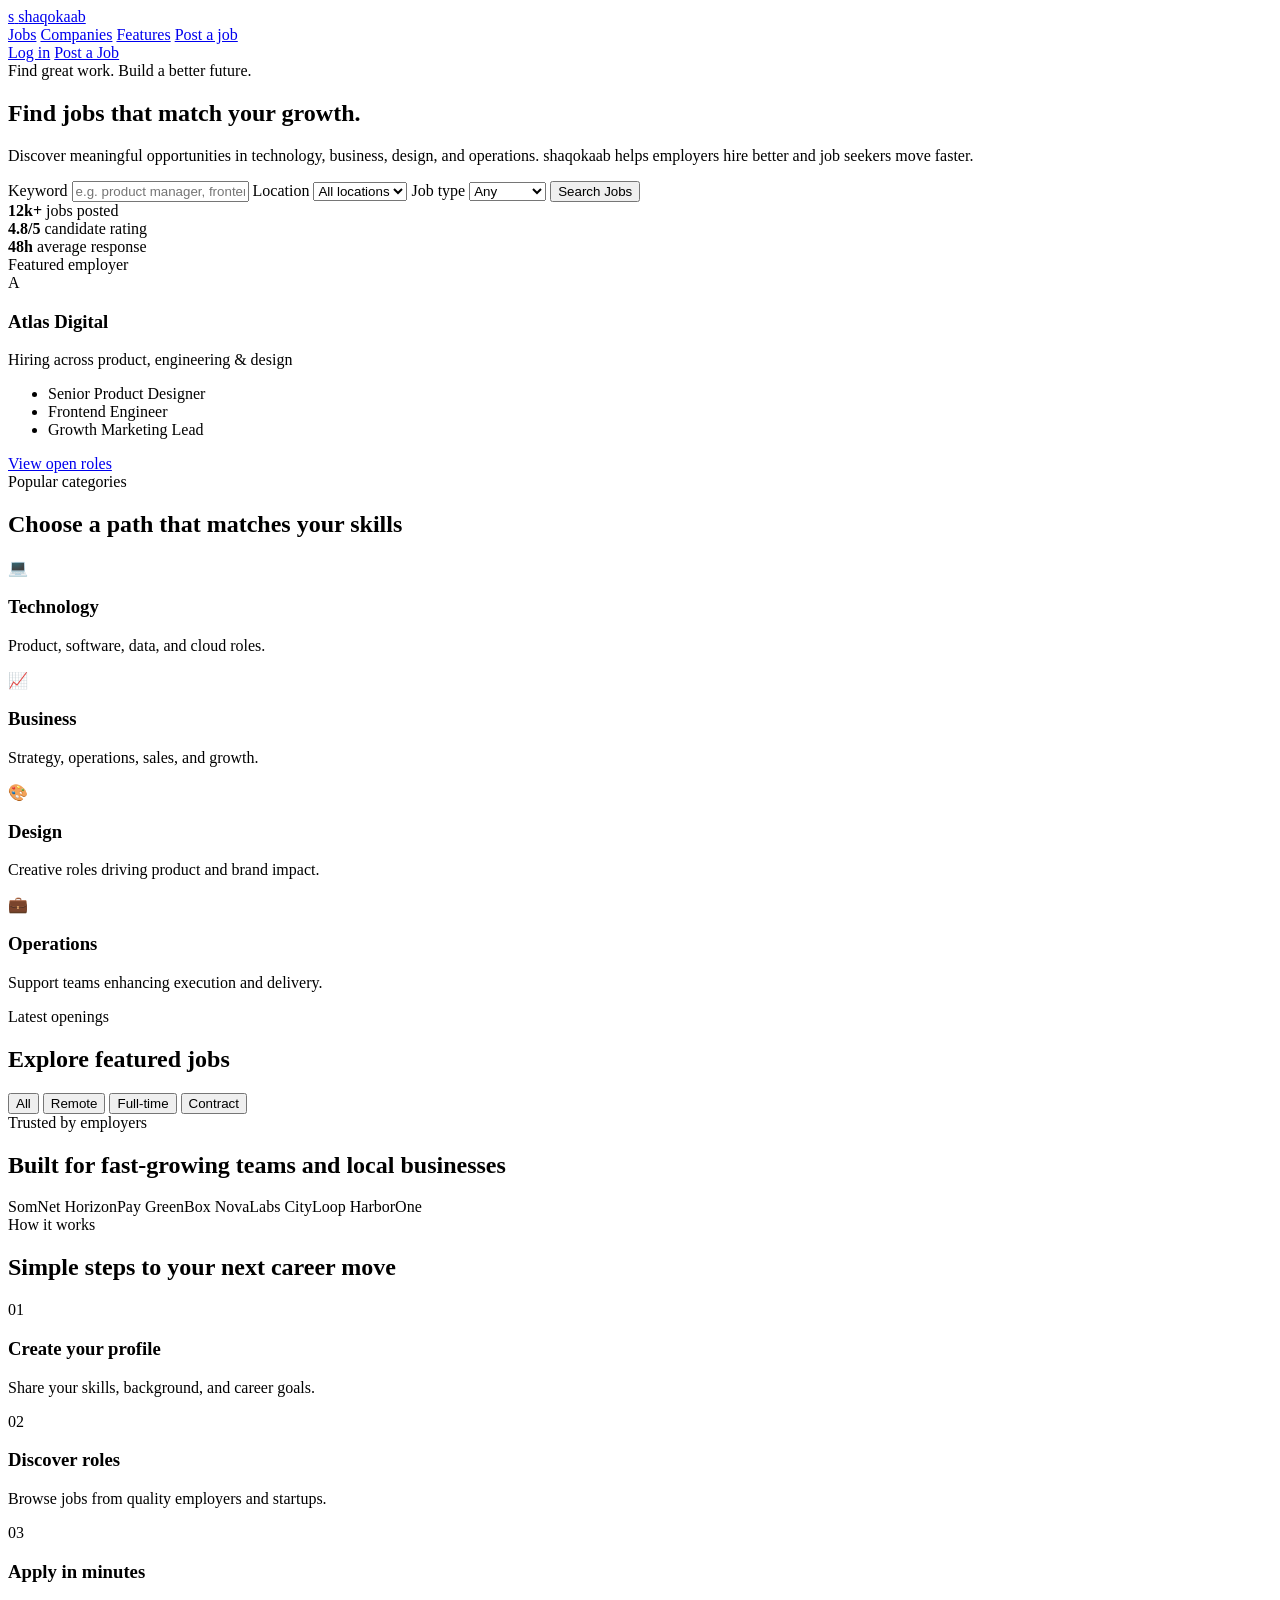
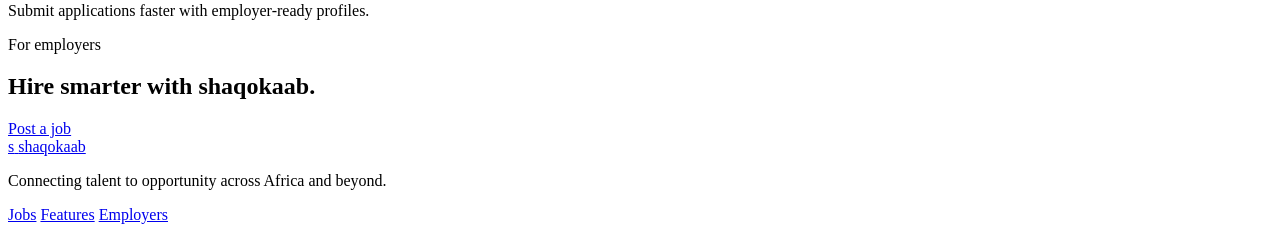
==== index.html @ fa8fe652 "Create the main shaqokaab landing page file" ====
<!DOCTYPE html>
<html lang="en">
  <head>
    <meta charset="UTF-8" />
    <meta name="viewport" content="width=device-width, initial-scale=1.0" />
    <title>shaqokaab | Jobs & Careers</title>
    <meta
      name="description"
      content="shaqokaab is a modern job board and career portal connecting employers with job seekers across Africa and beyond."
    />
    <link rel="preconnect" href="https://fonts.googleapis.com" />
    <link rel="preconnect" href="https://fonts.gstatic.com" crossorigin />
    <link href="https://fonts.googleapis.com/css2?family=Inter:wght@400;500;600;700;800&display=swap" rel="stylesheet" />
    <link rel="stylesheet" href="styles.css" />
  </head>
  <body>
    <header class="site-header">
      <div class="container nav-wrap">
        <a href="#" class="brand" aria-label="shaqokaab home">
          <span class="brand-mark">s</span>
          <span class="brand-text">shaqokaab</span>
        </a>

        <nav class="main-nav" aria-label="Main navigation">
          <a href="#jobs">Jobs</a>
          <a href="#companies">Companies</a>
          <a href="#features">Features</a>
          <a href="#post-job">Post a job</a>
        </nav>

        <div class="nav-actions">
          <a href="#jobs" class="link-btn">Log in</a>
          <a href="#post-job" class="primary-btn">Post a Job</a>
        </div>
      </div>
    </header>

    <main>
      <section class="hero">
        <div class="container hero-grid">
          <div class="hero-copy">
            <span class="eyebrow">Find great work. Build a better future.</span>
            <h1>Find jobs that match your growth.</h1>
            <p>
              Discover meaningful opportunities in technology, business, design, and operations.
              shaqokaab helps employers hire better and job seekers move faster.
            </p>

            <form class="search-panel" id="searchForm">
              <label class="input-wrap input-wide">
                <span>Keyword</span>
                <input id="keywordInput" type="text" placeholder="e.g. product manager, frontend engineer" />
              </label>

              <label class="input-wrap">
                <span>Location</span>
                <select id="locationFilter">
                  <option value="all">All locations</option>
                  <option value="Mogadishu">Mogadishu</option>
                  <option value="Hargeisa">Hargeisa</option>
                  <option value="Nairobi">Nairobi</option>
                  <option value="Remote">Remote</option>
                </select>
              </label>

              <label class="input-wrap">
                <span>Job type</span>
                <select id="typeFilter">
                  <option value="all">Any</option>
                  <option value="Full-time">Full-time</option>
                  <option value="Contract">Contract</option>
                  <option value="Part-time">Part-time</option>
                  <option value="Remote">Remote</option>
                </select>
              </label>

              <button class="search-btn" type="submit">Search Jobs</button>
            </form>

            <div class="hero-stats" aria-label="Career stats">
              <div>
                <strong>12k+</strong>
                <span>jobs posted</span>
              </div>
              <div>
                <strong>4.8/5</strong>
                <span>candidate rating</span>
              </div>
              <div>
                <strong>48h</strong>
                <span>average response</span>
              </div>
            </div>
          </div>

          <div class="hero-panel" aria-label="Featured employer">
            <div class="panel-card feature-card">
              <div class="mini-tag">Featured employer</div>
              <div class="company-row">
                <div class="company-badge">A</div>
                <div>
                  <h3>Atlas Digital</h3>
                  <p>Hiring across product, engineering & design</p>
                </div>
              </div>
              <ul>
                <li>Senior Product Designer</li>
                <li>Frontend Engineer</li>
                <li>Growth Marketing Lead</li>
              </ul>
              <a href="#jobs" class="text-link">View open roles</a>
            </div>
          </div>
        </div>
      </section>

      <section class="categories" id="features">
        <div class="container">
          <div class="section-heading">
            <span class="eyebrow accent">Popular categories</span>
            <h2>Choose a path that matches your skills</h2>
          </div>

          <div class="category-grid">
            <article class="category-card">
              <div class="icon">💻</div>
              <h3>Technology</h3>
              <p>Product, software, data, and cloud roles.</p>
            </article>
            <article class="category-card">
              <div class="icon">📈</div>
              <h3>Business</h3>
              <p>Strategy, operations, sales, and growth.</p>
            </article>
            <article class="category-card">
              <div class="icon">🎨</div>
              <h3>Design</h3>
              <p>Creative roles driving product and brand impact.</p>
            </article>
            <article class="category-card">
              <div class="icon">💼</div>
              <h3>Operations</h3>
              <p>Support teams enhancing execution and delivery.</p>
            </article>
          </div>
        </div>
      </section>

      <section class="jobs" id="jobs">
        <div class="container">
          <div class="jobs-header">
            <div>
              <span class="eyebrow accent">Latest openings</span>
              <h2>Explore featured jobs</h2>
            </div>
            <div class="chip-row" id="filterChips" aria-label="Filter jobs">
              <button class="chip active" data-filter="all">All</button>
              <button class="chip" data-filter="remote">Remote</button>
              <button class="chip" data-filter="full-time">Full-time</button>
              <button class="chip" data-filter="contract">Contract</button>
            </div>
          </div>

          <div class="jobs-grid" id="jobList" aria-live="polite"></div>
        </div>
      </section>

      <section class="companies" id="companies">
        <div class="container">
          <div class="section-heading narrow">
            <span class="eyebrow accent">Trusted by employers</span>
            <h2>Built for fast-growing teams and local businesses</h2>
          </div>

          <div class="logo-strip" aria-label="Partner companies">
            <span>SomNet</span>
            <span>HorizonPay</span>
            <span>GreenBox</span>
            <span>NovaLabs</span>
            <span>CityLoop</span>
            <span>HarborOne</span>
          </div>
        </div>
      </section>

      <section class="process">
        <div class="container">
          <div class="section-heading narrow">
            <span class="eyebrow accent">How it works</span>
            <h2>Simple steps to your next career move</h2>
          </div>

          <div class="process-grid">
            <article class="process-card">
              <span class="step-number">01</span>
              <h3>Create your profile</h3>
              <p>Share your skills, background, and career goals.</p>
            </article>
            <article class="process-card">
              <span class="step-number">02</span>
              <h3>Discover roles</h3>
              <p>Browse jobs from quality employers and startups.</p>
            </article>
            <article class="process-card">
              <span class="step-number">03</span>
              <h3>Apply in minutes</h3>
              <p>Submit applications faster with employer-ready profiles.</p>
            </article>
          </div>
        </div>
      </section>

      <section class="cta-section" id="post-job">
        <div class="container cta-card">
          <div>
            <span class="eyebrow accent">For employers</span>
            <h2>Hire smarter with shaqokaab.</h2>
          </div>
          <a href="#" class="primary-btn large">Post a job</a>
        </div>
      </section>
    </main>

    <footer class="site-footer">
      <div class="container footer-wrap">
        <div>
          <a href="#" class="brand footer-brand">
            <span class="brand-mark">s</span>
            <span class="brand-text">shaqokaab</span>
          </a>
          <p>Connecting talent to opportunity across Africa and beyond.</p>
        </div>

        <div class="footer-links">
          <a href="#jobs">Jobs</a>
          <a href="#features">Features</a>
          <a href="#post-job">Employers</a>
        </div>
      </div>
    </footer>

    <script src="script.js"></script>
  </body>
</html>
---- styles.css ----
<!DOCTYPE html>
<html lang="en">
  <head>
    <meta charset="UTF-8" />
    <meta name="viewport" content="width=device-width, initial-scale=1.0" />
    <title>shaqokaab | Job Board & Careers</title>
    <meta
      name="description"
      content="shaqokaab helps job seekers discover meaningful roles and employers hire top local and international talent."
    />
    <link rel="preconnect" href="https://fonts.googleapis.com" />
    <link rel="preconnect" href="https://fonts.gstatic.com" crossorigin />
    <link
      href="https://fonts.googleapis.com/css2?family=Inter:wght@400;500;600;700;800&display=swap"
      rel="stylesheet"
    />
    <link rel="stylesheet" href="styles.css" />
  </head>
  <body>
    <header class="site-header">
      <div class="container nav-wrap">
        <a href="#" class="brand" aria-label="shaqokaab home">
          <span class="brand-mark">s</span>
          <span class="brand-text">shaqokaab</span>
        </a>

        <nav class="main-nav" aria-label="Main navigation">
          <a href="#jobs">Jobs</a>
          <a href="#companies">Employers</a>
          <a href="#features">Why shaqokaab</a>
          <a href="#post-job">Post a job</a>
        </nav>

        <div class="nav-actions">
          <a href="#jobs" class="link-btn">Log in</a>
          <a href="#post-job" class="primary-btn">Post a Job</a>
        </div>
      </div>
    </header>

    <main>
      <section class="hero">
        <div class="container hero-grid">
          <div class="hero-copy">
            <span class="eyebrow">Find great work. Build a better future.</span>
            <h1>Find the right job with confidence.</h1>
            <p>
              Explore thousands of opportunities across tech, finance, healthcare,
              operations, and creative roles. shaqokaab connects talent with companies
              that value growth, impact, and fresh ideas.
            </p>

            <form class="search-panel" id="searchForm">
              <label class="input-wrap input-wide">
                <span>Job title or keyword</span>
                <input
                  id="keywordInput"
                  type="text"
                  placeholder="e.g. product manager, frontend developer"
                />
              </label>

              <label class="input-wrap">
                <span>Location</span>
                <select id="locationFilter">
                  <option value="all">All locations</option>
                  <option value="Mogadishu">Mogadishu</option>
                  <option value="Hargeisa">Hargeisa</option>
                  <option value="Nairobi">Nairobi</option>
                  <option value="Remote">Remote</option>
                </select>
              </label>

              <label class="input-wrap">
                <span>Job type</span>
                <select id="typeFilter">
                  <option value="all">Any</option>
                  <option value="Full-time">Full-time</option>
                  <option value="Contract">Contract</option>
                  <option value="Part-time">Part-time</option>
                  <option value="Remote">Remote</option>
                </select>
              </label>

              <button class="search-btn" type="submit">Search Jobs</button>
            </form>

            <div class="hero-stats" aria-label="Career statistics">
              <div>
                <strong>12k+</strong>
                <span>jobs posted</span>
              </div>
              <div>
                <strong>4.8/5</strong>
                <span>candidate rating</span>
              </div>
              <div>
                <strong>48h</strong>
                <span>avg. response time</span>
              </div>
            </div>
          </div>

          <div class="hero-panel" aria-label="Featured hiring highlight">
            <div class="panel-card feature-card">
              <div class="mini-tag">Featured employer</div>
              <div class="company-row">
                <div class="company-badge">A</div>
                <div>
                  <h3>Atlas Digital</h3>
                  <p>Hiring across product, engineering & design</p>
                </div>
              </div>
              <ul>
                <li>Senior Product Designer</li>
                <li>Frontend Engineer</li>
                <li>Growth Marketing Lead</li>
              </ul>
              <a href="#jobs" class="text-link">View open roles</a>
            </div>
          </div>
        </div>
      </section>

      <section class="categories" id="features">
        <div class="container">
          <div class="section-heading">
            <span class="eyebrow accent">Popular categories</span>
            <h2>Choose a path that matches your skills</h2>
          </div>

          <div class="category-grid">
            <article class="category-card">
              <div class="icon">💻</div>
              <h3>Technology</h3>
              <p>Product, software, data & cloud roles.</p>
            </article>
            <article class="category-card">
              <div class="icon">📈</div>
              <h3>Business</h3>
              <p>Strategy, operations, sales & growth.</p>
            </article>
            <article class="category-card">
              <div class="icon">🎨</div>
              <h3>Design</h3>
              <p>Creative and UX roles shaping digital experiences.</p>
            </article>
            <article class="category-card">
              <div class="icon">💼</div>
              <h3>Operations</h3>
              <p>Support teams powering great business execution.</p>
            </article>
          </div>
        </div>
      </section>

      <section class="jobs" id="jobs">
        <div class="container">
          <div class="jobs-header">
            <div>
              <span class="eyebrow accent">Latest openings</span>
              <h2>Explore featured jobs</h2>
            </div>
            <div class="chip-row" id="filterChips" aria-label="Job filters">
              <button class="chip active" data-filter="all">All</button>
              <button class="chip" data-filter="remote">Remote</button>
              <button class="chip" data-filter="full-time">Full-time</button>
              <button class="chip" data-filter="contract">Contract</button>
            </div>
          </div>

          <div class="jobs-grid" id="jobList" aria-live="polite"></div>
        </div>
      </section>

      <section class="companies" id="companies">
        <div class="container">
          <div class="section-heading narrow">
            <span class="eyebrow accent">Trusted by employers</span>
            <h2>Built for fast-growing teams and local businesses</h2>
          </div>

          <div class="logo-strip" aria-label="Partner companies">
            <span>SomNet</span>
            <span>HorizonPay</span>
            <span>GreenBox</span>
            <span>NovaLabs</span>
            <span>CityLoop</span>
            <span>HarborOne</span>
          </div>
        </div>
      </section>

      <section class="process">
        <div class="container">
          <div class="section-heading narrow">
            <span class="eyebrow accent">How it works</span>
            <h2>Simple steps to your next career move</h2>
          </div>

          <div class="process-grid">
            <article class="process-card">
              <span class="step-number">01</span>
              <h3>Create your profile</h3>
              <p>Share your experience, strengths, and the work you care about.</p>
            </article>
            <article class="process-card">
              <span class="step-number">02</span>
              <h3>Discover roles</h3>
              <p>Browse matching jobs across industries and locations.</p>
            </article>
            <article class="process-card">
              <span class="step-number">03</span>
              <h3>Apply in minutes</h3>
              <p>Track applications and move faster with employer-ready profiles.</p>
            </article>
          </div>
        </div>
      </section>

      <section class="cta-section" id="post-job">
        <div class="container cta-card">
          <div>
            <span class="eyebrow accent">For employers</span>
            <h2>Hire smarter with shaqokaab.</h2>
          </div>
          <a href="#" class="primary-btn large">Post a job</a>
        </div>
      </section>
    </main>

    <footer class="site-footer">
      <div class="container footer-wrap">
        <div>
          <a href="#" class="brand footer-brand">
            <span class="brand-mark">s</span>
            <span class="brand-text">shaqokaab</span>
          </a>
          <p>Connecting talent to opportunity across Africa and beyond.</p>
        </div>

        <div class="footer-links">
          <a href="#jobs">Jobs</a>
          <a href="#features">Features</a>
          <a href="#post-job">Employers</a>
        </div>
      </div>
    </footer>

    <script src="script.js"></script>
  </body>
</html>












































































































































































































































































































































































""" 








































































































































































































































































































































	































































































































"},{
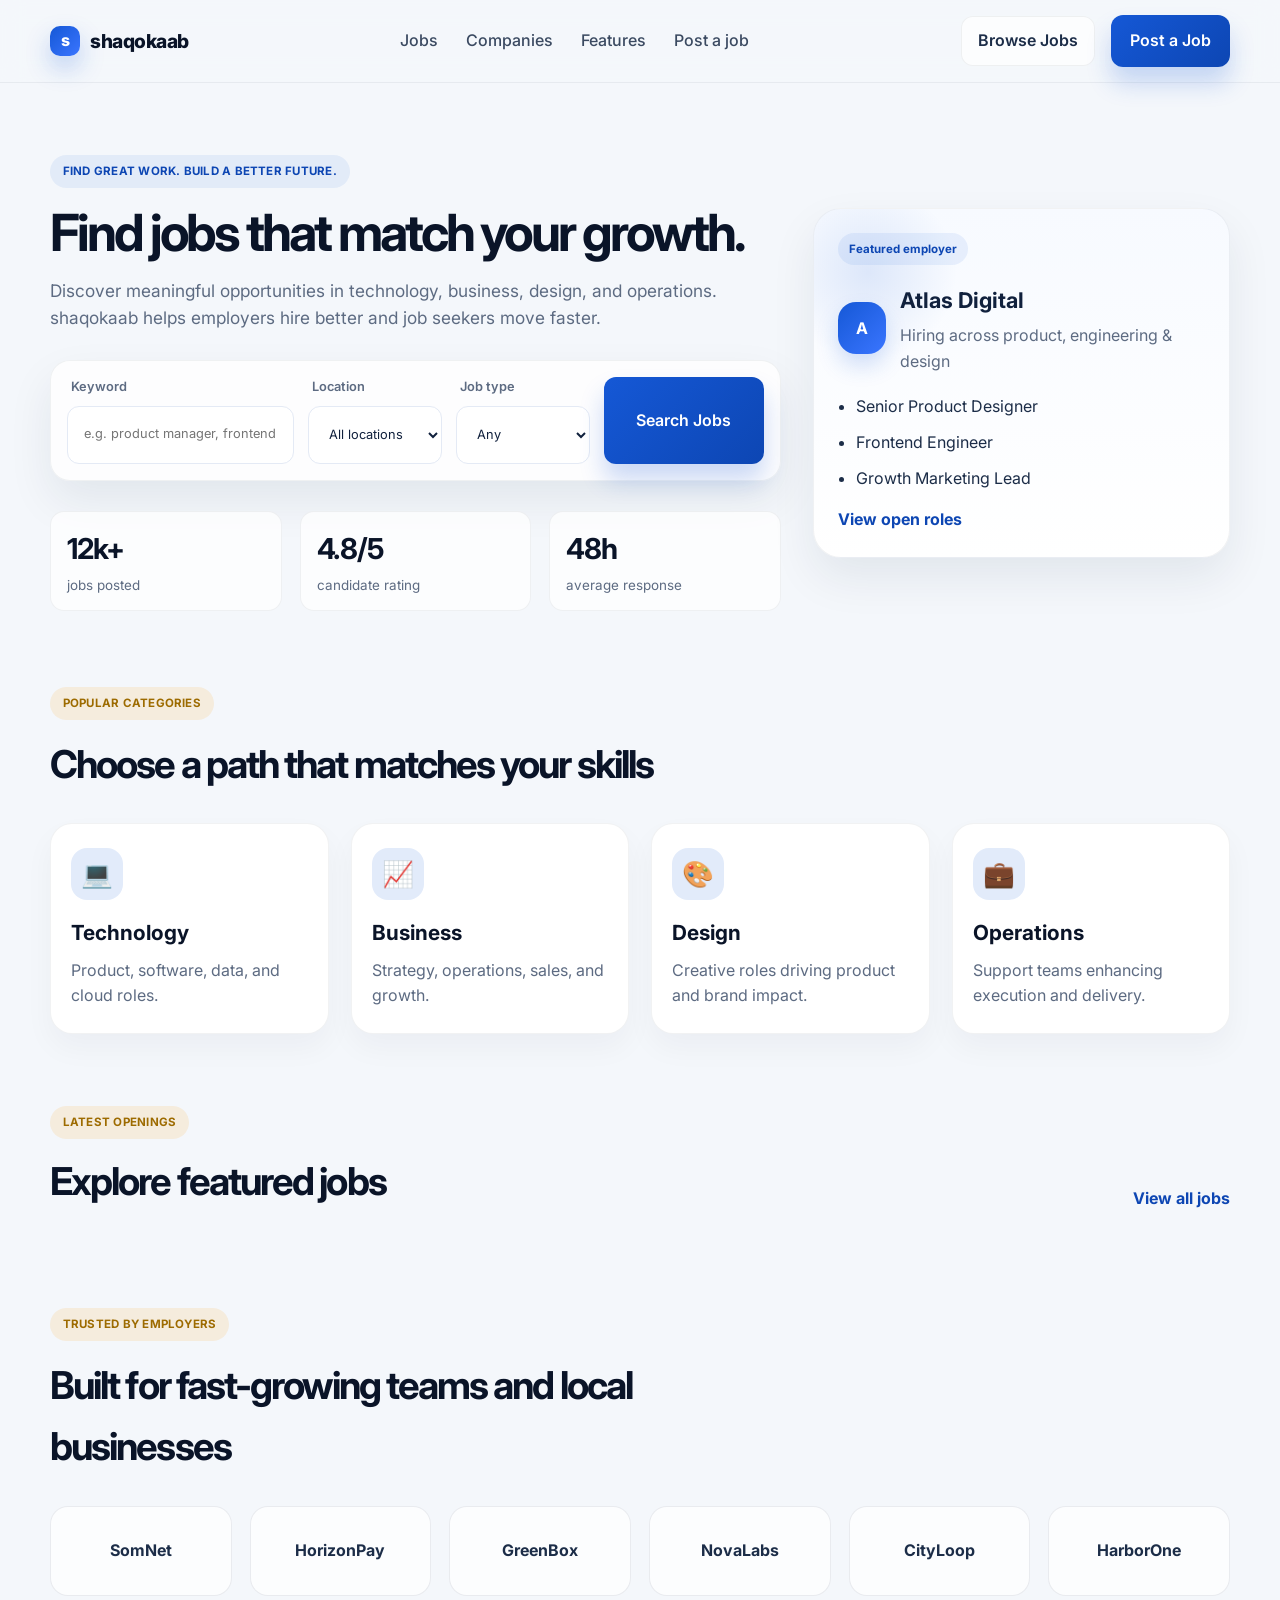
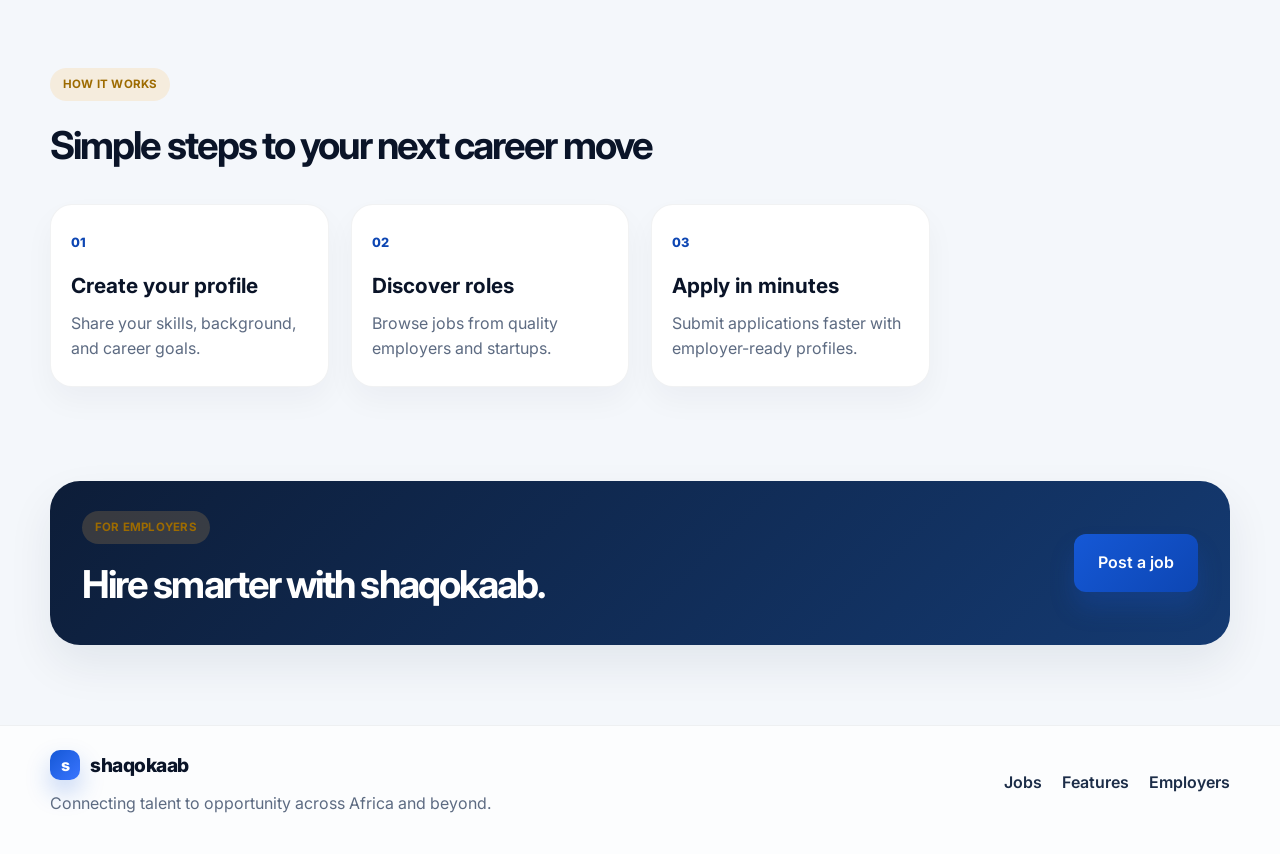
==== commit 2fc9f3a6: "Expand shaqokaab into a full job board with jobs and job detail pages" ====
--- a/index.html
+++ b/index.html
@@ -13,23 +13,23 @@
     <link href="https://fonts.googleapis.com/css2?family=Inter:wght@400;500;600;700;800&display=swap" rel="stylesheet" />
     <link rel="stylesheet" href="styles.css" />
   </head>
-  <body>
+  <body data-page="home">
     <header class="site-header">
       <div class="container nav-wrap">
-        <a href="#" class="brand" aria-label="shaqokaab home">
+        <a href="index.html" class="brand" aria-label="shaqokaab home">
           <span class="brand-mark">s</span>
           <span class="brand-text">shaqokaab</span>
         </a>
 
         <nav class="main-nav" aria-label="Main navigation">
-          <a href="#jobs">Jobs</a>
+          <a href="jobs.html">Jobs</a>
           <a href="#companies">Companies</a>
           <a href="#features">Features</a>
           <a href="#post-job">Post a job</a>
         </nav>
 
         <div class="nav-actions">
-          <a href="#jobs" class="link-btn">Log in</a>
+          <a href="jobs.html" class="link-btn">Browse Jobs</a>
           <a href="#post-job" class="primary-btn">Post a Job</a>
         </div>
       </div>
@@ -108,7 +108,7 @@
                 <li>Frontend Engineer</li>
                 <li>Growth Marketing Lead</li>
               </ul>
-              <a href="#jobs" class="text-link">View open roles</a>
+              <a href="jobs.html" class="text-link">View open roles</a>
             </div>
           </div>
         </div>
@@ -153,12 +153,7 @@
               <span class="eyebrow accent">Latest openings</span>
               <h2>Explore featured jobs</h2>
             </div>
-            <div class="chip-row" id="filterChips" aria-label="Filter jobs">
-              <button class="chip active" data-filter="all">All</button>
-              <button class="chip" data-filter="remote">Remote</button>
-              <button class="chip" data-filter="full-time">Full-time</button>
-              <button class="chip" data-filter="contract">Contract</button>
-            </div>
+            <a href="jobs.html" class="view-all-link">View all jobs</a>
           </div>
 
           <div class="jobs-grid" id="jobList" aria-live="polite"></div>
@@ -216,7 +211,7 @@
             <span class="eyebrow accent">For employers</span>
             <h2>Hire smarter with shaqokaab.</h2>
           </div>
-          <a href="#" class="primary-btn large">Post a job</a>
+          <a href="jobs.html" class="primary-btn large">Post a job</a>
         </div>
       </section>
     </main>
@@ -224,7 +219,7 @@
     <footer class="site-footer">
       <div class="container footer-wrap">
         <div>
-          <a href="#" class="brand footer-brand">
+          <a href="index.html" class="brand footer-brand">
             <span class="brand-mark">s</span>
             <span class="brand-text">shaqokaab</span>
           </a>
@@ -232,7 +227,7 @@
         </div>
 
         <div class="footer-links">
-          <a href="#jobs">Jobs</a>
+          <a href="jobs.html">Jobs</a>
           <a href="#features">Features</a>
           <a href="#post-job">Employers</a>
         </div>
@@ -242,3 +237,239 @@
     <script src="script.js"></script>
   </body>
 </html>
+
+
+
+
+
+
+
+
+
+
+
+
+
+
+
+
+
+
+
+
+
+
+
+
+
+
+
+
+
+
+
+
+
+
+
+
+
+
+
+
+
+
+
+
+
+
+
+
+
+
+
+
+
+
+
+
+
+
+
+
+
+
+
+
+
+
+
+
+
+
+
+
+
+
+
+
+
+
+
+
+
+
+
+
+
+
+
+
+
+
+
+
+
+
+
+
+
+
+
+
+
+
+
+
+
+
+
+
+
+
+
+
+
+
+
+
+
+
+
+
+
+
+
+
+
+
+
+
+
+
+
+
+
+
+
+
+
+
+
+
+
+
+
+
+
+
+
+
+
+
+
+
+
+
+
+
+
+
+
+
+
+
+
+
+
+
+
+
+
+
+
+
+
+
+
+
+
+
+
+
+
+
+
+
+
+
+
+
+
+
+
+
+
+
+
+
+
+
+
+
+
+
+
+
+
+
+
+
+
+
+
+
+
+
+
+
+
+
+
+
+
+
+
+
+
+
+
+
+
+
+
+
+
+
+
+
--- a/styles.css
+++ b/styles.css
@@ -1,1074 +1,1164 @@
-<!DOCTYPE html>
-<html lang="en">
-  <head>
-    <meta charset="UTF-8" />
-    <meta name="viewport" content="width=device-width, initial-scale=1.0" />
-    <title>shaqokaab | Job Board & Careers</title>
-    <meta
-      name="description"
-      content="shaqokaab helps job seekers discover meaningful roles and employers hire top local and international talent."
-    />
-    <link rel="preconnect" href="https://fonts.googleapis.com" />
-    <link rel="preconnect" href="https://fonts.gstatic.com" crossorigin />
-    <link
-      href="https://fonts.googleapis.com/css2?family=Inter:wght@400;500;600;700;800&display=swap"
-      rel="stylesheet"
-    />
-    <link rel="stylesheet" href="styles.css" />
-  </head>
-  <body>
-    <header class="site-header">
-      <div class="container nav-wrap">
-        <a href="#" class="brand" aria-label="shaqokaab home">
-          <span class="brand-mark">s</span>
-          <span class="brand-text">shaqokaab</span>
-        </a>
-
-        <nav class="main-nav" aria-label="Main navigation">
-          <a href="#jobs">Jobs</a>
-          <a href="#companies">Employers</a>
-          <a href="#features">Why shaqokaab</a>
-          <a href="#post-job">Post a job</a>
-        </nav>
-
-        <div class="nav-actions">
-          <a href="#jobs" class="link-btn">Log in</a>
-          <a href="#post-job" class="primary-btn">Post a Job</a>
-        </div>
-      </div>
-    </header>
-
-    <main>
-      <section class="hero">
-        <div class="container hero-grid">
-          <div class="hero-copy">
-            <span class="eyebrow">Find great work. Build a better future.</span>
-            <h1>Find the right job with confidence.</h1>
-            <p>
-              Explore thousands of opportunities across tech, finance, healthcare,
-              operations, and creative roles. shaqokaab connects talent with companies
-              that value growth, impact, and fresh ideas.
-            </p>
-
-            <form class="search-panel" id="searchForm">
-              <label class="input-wrap input-wide">
-                <span>Job title or keyword</span>
-                <input
-                  id="keywordInput"
-                  type="text"
-                  placeholder="e.g. product manager, frontend developer"
-                />
-              </label>
-
-              <label class="input-wrap">
-                <span>Location</span>
-                <select id="locationFilter">
-                  <option value="all">All locations</option>
-                  <option value="Mogadishu">Mogadishu</option>
-                  <option value="Hargeisa">Hargeisa</option>
-                  <option value="Nairobi">Nairobi</option>
-                  <option value="Remote">Remote</option>
-                </select>
-              </label>
-
-              <label class="input-wrap">
-                <span>Job type</span>
-                <select id="typeFilter">
-                  <option value="all">Any</option>
-                  <option value="Full-time">Full-time</option>
-                  <option value="Contract">Contract</option>
-                  <option value="Part-time">Part-time</option>
-                  <option value="Remote">Remote</option>
-                </select>
-              </label>
-
-              <button class="search-btn" type="submit">Search Jobs</button>
-            </form>
-
-            <div class="hero-stats" aria-label="Career statistics">
-              <div>
-                <strong>12k+</strong>
-                <span>jobs posted</span>
-              </div>
-              <div>
-                <strong>4.8/5</strong>
-                <span>candidate rating</span>
-              </div>
-              <div>
-                <strong>48h</strong>
-                <span>avg. response time</span>
-              </div>
-            </div>
-          </div>
-
-          <div class="hero-panel" aria-label="Featured hiring highlight">
-            <div class="panel-card feature-card">
-              <div class="mini-tag">Featured employer</div>
-              <div class="company-row">
-                <div class="company-badge">A</div>
-                <div>
-                  <h3>Atlas Digital</h3>
-                  <p>Hiring across product, engineering & design</p>
-                </div>
-              </div>
-              <ul>
-                <li>Senior Product Designer</li>
-                <li>Frontend Engineer</li>
-                <li>Growth Marketing Lead</li>
-              </ul>
-              <a href="#jobs" class="text-link">View open roles</a>
-            </div>
-          </div>
-        </div>
-      </section>
-
-      <section class="categories" id="features">
-        <div class="container">
-          <div class="section-heading">
-            <span class="eyebrow accent">Popular categories</span>
-            <h2>Choose a path that matches your skills</h2>
-          </div>
-
-          <div class="category-grid">
-            <article class="category-card">
-              <div class="icon">💻</div>
-              <h3>Technology</h3>
-              <p>Product, software, data & cloud roles.</p>
-            </article>
-            <article class="category-card">
-              <div class="icon">📈</div>
-              <h3>Business</h3>
-              <p>Strategy, operations, sales & growth.</p>
-            </article>
-            <article class="category-card">
-              <div class="icon">🎨</div>
-              <h3>Design</h3>
-              <p>Creative and UX roles shaping digital experiences.</p>
-            </article>
-            <article class="category-card">
-              <div class="icon">💼</div>
-              <h3>Operations</h3>
-              <p>Support teams powering great business execution.</p>
-            </article>
-          </div>
-        </div>
-      </section>
-
-      <section class="jobs" id="jobs">
-        <div class="container">
-          <div class="jobs-header">
-            <div>
-              <span class="eyebrow accent">Latest openings</span>
-              <h2>Explore featured jobs</h2>
-            </div>
-            <div class="chip-row" id="filterChips" aria-label="Job filters">
-              <button class="chip active" data-filter="all">All</button>
-              <button class="chip" data-filter="remote">Remote</button>
-              <button class="chip" data-filter="full-time">Full-time</button>
-              <button class="chip" data-filter="contract">Contract</button>
-            </div>
-          </div>
-
-          <div class="jobs-grid" id="jobList" aria-live="polite"></div>
-        </div>
-      </section>
-
-      <section class="companies" id="companies">
-        <div class="container">
-          <div class="section-heading narrow">
-            <span class="eyebrow accent">Trusted by employers</span>
-            <h2>Built for fast-growing teams and local businesses</h2>
-          </div>
-
-          <div class="logo-strip" aria-label="Partner companies">
-            <span>SomNet</span>
-            <span>HorizonPay</span>
-            <span>GreenBox</span>
-            <span>NovaLabs</span>
-            <span>CityLoop</span>
-            <span>HarborOne</span>
-          </div>
-        </div>
-      </section>
-
-      <section class="process">
-        <div class="container">
-          <div class="section-heading narrow">
-            <span class="eyebrow accent">How it works</span>
-            <h2>Simple steps to your next career move</h2>
-          </div>
-
-          <div class="process-grid">
-            <article class="process-card">
-              <span class="step-number">01</span>
-              <h3>Create your profile</h3>
-              <p>Share your experience, strengths, and the work you care about.</p>
-            </article>
-            <article class="process-card">
-              <span class="step-number">02</span>
-              <h3>Discover roles</h3>
-              <p>Browse matching jobs across industries and locations.</p>
-            </article>
-            <article class="process-card">
-              <span class="step-number">03</span>
-              <h3>Apply in minutes</h3>
-              <p>Track applications and move faster with employer-ready profiles.</p>
-            </article>
-          </div>
-        </div>
-      </section>
-
-      <section class="cta-section" id="post-job">
-        <div class="container cta-card">
-          <div>
-            <span class="eyebrow accent">For employers</span>
-            <h2>Hire smarter with shaqokaab.</h2>
-          </div>
-          <a href="#" class="primary-btn large">Post a job</a>
-        </div>
-      </section>
-    </main>
-
-    <footer class="site-footer">
-      <div class="container footer-wrap">
-        <div>
-          <a href="#" class="brand footer-brand">
-            <span class="brand-mark">s</span>
-            <span class="brand-text">shaqokaab</span>
-          </a>
-          <p>Connecting talent to opportunity across Africa and beyond.</p>
-        </div>
-
-        <div class="footer-links">
-          <a href="#jobs">Jobs</a>
-          <a href="#features">Features</a>
-          <a href="#post-job">Employers</a>
-        </div>
-      </div>
-    </footer>
-
-    <script src="script.js"></script>
-  </body>
-</html>
-
-
-
-
-
-
-
-
-
-
-
-
-
-
-
-
-
-
-
-
-
-
-
-
-
-
-
-
-
-
-
-
-
-
-
-
-
-
-
-
-
-
-
-
-
-
-
-
-
-
-
-
-
-
-
-
-
-
-
-
-
-
-
-
-
-
-
-
-
-
-
-
-
-
-
-
-
-
-
-
-
-
-
-
-
-
-
-
-
-
-
-
-
-
-
-
-
-
-
-
-
-
-
-
-
-
-
-
-
-
-
-
-
-
-
-
-
-
-
-
-
-
-
-
-
-
-
-
-
-
-
-
-
-
-
-
-
-
-
-
-
-
-
-
-
-
-
-
-
-
-
-
-
-
-
-
-
-
-
-
-
-
-
-
-
-
-
-
-
-
-
-
-
-
-
-
-
-
-
-
-
-
-
-
-
-
-
-
-
-
-
-
-
-
-
-
-
-
-
-
-
-
-
-
-
-
-
-
-
-
-
-
-
-
-
-
-
-
-
-
-
-
-
-
-
-
-
-
-
-
-
-
-
-
-
-
-
-
-
-
-
-
-
-
-
-
-
-
-
-
-
-
-
-
-
-
-
-
-
-
-
-
-
-
-
-
-
-
-
-
-
-
-
-
-
-
-
-
-
-
-
-
-
-
-
-
-
-
-
-
-
-
-
-
-
-
-
-
-
-
-
-
-
-
-
-
-
-
-
-
-
-
-
-
-
-
-
-
-
-
-
-
-
-
-
-
-
-
-
-
-
-
-
-
-
-
-
-
-
-
-
-
-
-
-
-
-
-
-
-
-
-
-
-
-
-
-
-
-
-
-
-
-
-
-""" 
-
-
-
-
-
-
-
-
-
-
-
-
-
-
-
-
-
-
-
-
-
-
-
-
-
-
-
-
-
-
-
-
-
-
-
-
-
-
-
-
-
-
-
-
-
-
-
-
-
-
-
-
-
-
-
-
-
-
-
-
-
-
-
-
-
-
-
-
-
-
-
-
-
-
-
-
-
-
-
-
-
-
-
-
-
-
-
-
-
-
-
-
-
-
-
-
-
-
-
-
-
-
-
-
-
-
-
-
-
-
-
-
-
-
-
-
-
-
-
-
-
-
-
-
-
-
-
-
-
-
-
-
-
-
-
-
-
-
-
-
-
-
-
-
-
-
-
-
-
-
-
-
-
-
-
-
-
-
-
-
-
-
-
-
-
-
-
-
-
-
-
-
-
-
-
-
-
-
-
-
-
-
-
-
-
-
-
-
-
-
-
-
-
-
-
-
-
-
-
-
-
-
-
-
-
-
-
-
-
-
-
-
-
-
-
-
-
-
-
-
-
-
-
-
-
-
-
-
-
-
-
-
-
-
-
-
-
-
-
-
-
-
-
-
-
-
-
-
-
-
-
-
-
-
-
-
-
-
-
-
-
-
-
-
-
-
-
-
-
-
-
-
-
-
-
-
-
-
-
-
-
-
-
-
-
-
-
-
-
-
-
-
-
-
-
-
-
-
-
-
-
-
-
-
-
-
-
-
-
-
-
-
-
-
-
-
-
-
-
-
-
-
-
-
-
-
-
-
-	
-
-
-
-
-
-
-
-
-
-
-
-
-
-
-
-
-
-
-
-
-
-
-
-
-
-
-
-
-
-
-
-
-
-
-
-
-
-
-
-
-
-
-
-
-
-
-
-
-
-
-
-
-
-
-
-
-
-
-
-
-
-
-
-
-
-
-
-
-
-
-
-
-
-
-
-
-
-
-
-
-
-
-
-
-
-
-
-
-
-
-
-
-
-
-
-
-
-
-
-
-
-
-
-
-
-
-
-
-
-
-
-
-
-
-
-
-
-
-
-
-
-
-
-
-
-
-
-"},{+@import url('https://fonts.googleapis.com/css2?family=Inter:wght@400;500;600;700;800&display=swap');
+
+:root {
+  --bg: #f4f7fb;
+  --panel: #ffffff;
+  --panel-soft: #eef5ff;
+  --navy-900: #0a1428;
+  --navy-700: #1c2d48;
+  --navy-500: #4f6485;
+  --primary: #1558d6;
+  --primary-strong: #0d46b3;
+  --primary-soft: rgba(21, 88, 214, 0.12);
+  --accent: #f7b955;
+  --text: #11213d;
+  --muted: #5d6b82;
+  --line: #e4eaf5;
+  --success: #1bb884;
+  --shadow: 0 20px 45px rgba(15, 32, 62, 0.08);
+}
+
+* {
+  box-sizing: border-box;
+}
+
+html {
+  scroll-behavior: smooth;
+}
+
+body {
+  margin: 0;
+  font-family: "Inter", sans-serif;
+  background: var(--bg);
+  color: var(--text);
+  line-height: 1.6;
+}
+
+a {
+  color: inherit;
+  text-decoration: none;
+}
+
+img {
+  max-width: 100%;
+  display: block;
+}
+
+button, input, select {
+  font: inherit;
+}
+
+.container {
+  width: min(1180px, calc(100% - 32px));
+  margin: 0 auto;
+}
+
+.site-header {
+  position: sticky;
+  top: 0;
+  z-index: 30;
+  background: rgba(244, 247, 251, 0.88);
+  backdrop-filter: blur(12px);
+  border-bottom: 1px solid rgba(20, 32, 56, 0.06);
+}
+
+.nav-wrap {
+  display: flex;
+  align-items: center;
+  justify-content: space-between;
+  min-height: 82px;
+  gap: 24px;
+}
+
+.brand {
+  display: inline-flex;
+  align-items: center;
+  gap: 10px;
+  font-weight: 800;
+  letter-spacing: -0.03em;
+  color: var(--navy-900);
+}
+
+.brand-mark {
+  width: 30px;
+  height: 30px;
+  border-radius: 10px;
+  display: grid;
+  place-items: center;
+  color: white;
+  background: linear-gradient(135deg, var(--primary), #3a75ff);
+  box-shadow: 0 12px 24px rgba(21, 88, 214, 0.25);
+}
+
+.brand-text {
+  font-size: 1.2rem;
+}
+
+.main-nav {
+  display: flex;
+  align-items: center;
+  gap: 28px;
+  color: var(--navy-700);
+  font-weight: 500;
+}
+
+.main-nav a {
+  opacity: 0.86;
+}
+
+.main-nav a:hover,
+.main-nav a:focus-visible {
+  opacity: 1;
+}
+
+.nav-actions {
+  display: flex;
+  align-items: center;
+  gap: 16px;
+}
+
+.link-btn,
+.primary-btn,
+.search-btn,
+.apply-btn,
+.secondary-btn {
+  display: inline-flex;
+  align-items: center;
+  justify-content: center;
+  border-radius: 12px;
+  font-weight: 600;
+  transition: transform 0.2s ease, box-shadow 0.2s ease;
+}
+
+.link-btn {
+  padding: 0.7rem 1rem;
+  color: var(--navy-700);
+  border: 1px solid rgba(17, 33, 61, 0.06);
+  background: rgba(255, 255, 255, 0.7);
+}
+
+.primary-btn,
+.search-btn,
+.apply-btn {
+  border: none;
+  background: linear-gradient(135deg, var(--primary), var(--primary-strong));
+  color: white;
+  box-shadow: 0 16px 24px rgba(21, 88, 214, 0.22);
+}
+
+.primary-btn {
+  padding: 0.8rem 1.2rem;
+}
+
+.search-btn {
+  min-height: 58px;
+  min-width: 160px;
+  padding: 0.85rem 1.4rem;
+  cursor: pointer;
+}
+
+.apply-btn {
+  padding: 0.72rem 1rem;
+  cursor: pointer;
+}
+
+.secondary-btn {
+  padding: 0.72rem 1rem;
+  border: 1px solid rgba(17, 33, 61, 0.08);
+  background: #fff;
+  color: var(--navy-700);
+}
+
+.primary-btn:hover,
+.search-btn:hover,
+.link-btn:hover,
+.apply-btn:hover,
+.secondary-btn:hover {
+  transform: translateY(-1px);
+}
+
+.hero {
+  padding: 72px 0 48px;
+}
+
+.hero-grid {
+  display: grid;
+  grid-template-columns: 1.4fr 0.8fr;
+  gap: 32px;
+  align-items: center;
+}
+
+.eyebrow {
+  display: inline-flex;
+  align-items: center;
+  padding: 0.45rem 0.8rem;
+  border-radius: 999px;
+  background: rgba(21, 88, 214, 0.08);
+  color: var(--primary-strong);
+  font-weight: 700;
+  letter-spacing: 0.02em;
+  text-transform: uppercase;
+  font-size: 0.72rem;
+}
+
+.eyebrow.accent {
+  background: rgba(247, 185, 85, 0.18);
+  color: #9d6b00;
+}
+
+.hero-copy h1,
+.board-hero h1 {
+  margin: 18px 0 16px;
+  font-size: clamp(2.7rem, 4vw, 4.4rem);
+  line-height: 1.05;
+  color: var(--navy-900);
+  letter-spacing: -0.06em;
+}
+
+.hero-copy p {
+  max-width: 720px;
+  color: var(--muted);
+  font-size: 1.08rem;
+}
+
+.search-panel {
+  display: grid;
+  grid-template-columns: 1.7fr 1fr 1fr auto;
+  gap: 14px;
+  margin-top: 28px;
+  padding: 16px;
+  border-radius: 20px;
+  background: rgba(255, 255, 255, 0.78);
+  border: 1px solid rgba(17, 33, 61, 0.06);
+  box-shadow: var(--shadow);
+}
+
+.input-wrap {
+  display: flex;
+  flex-direction: column;
+  gap: 8px;
+  font-size: 0.8rem;
+  color: var(--muted);
+}
+
+.input-wrap span {
+  padding-left: 4px;
+  font-weight: 600;
+}
+
+.input-wrap input,
+.input-wrap select {
+  width: 100%;
+  min-height: 58px;
+  border: 1px solid var(--line);
+  border-radius: 12px;
+  background: #fff;
+  padding: 0.85rem 1rem;
+  color: var(--text);
+}
+
+.input-wrap input:focus,
+.input-wrap select:focus {
+  outline: 2px solid rgba(21, 88, 214, 0.18);
+  border-color: rgba(21, 88, 214, 0.34);
+}
+
+.hero-stats {
+  display: grid;
+  grid-template-columns: repeat(3, minmax(120px, 1fr));
+  gap: 18px;
+  margin-top: 30px;
+}
+
+.hero-stats div {
+  display: flex;
+  flex-direction: column;
+  gap: 3px;
+  padding: 14px 16px;
+  border-radius: 14px;
+  background: rgba(255, 255, 255, 0.72);
+  border: 1px solid rgba(17, 33, 61, 0.06);
+}
+
+.hero-stats strong {
+  font-size: 1.8rem;
+  color: var(--navy-900);
+  letter-spacing: -0.04em;
+}
+
+.hero-stats span {
+  color: var(--muted);
+  font-size: 0.84rem;
+}
+
+.hero-panel {
+  display: flex;
+  justify-content: center;
+}
+
+.panel-card {
+  width: min(100%, 420px);
+  background: linear-gradient(180deg, #f7faff 0%, #ffffff 100%);
+  border: 1px solid rgba(17, 33, 61, 0.06);
+  border-radius: 28px;
+  box-shadow: var(--shadow);
+  padding: 24px;
+}
+
+.feature-card {
+  position: relative;
+  overflow: hidden;
+}
+
+.feature-card::before {
+  content: "";
+  position: absolute;
+  inset: 0 auto auto 0;
+  width: 180px;
+  height: 180px;
+  background: radial-gradient(circle, rgba(21, 88, 214, 0.12), transparent 70%);
+  transform: translate(-20%, -15%);
+}
+
+.mini-tag {
+  position: relative;
+  display: inline-flex;
+  padding: 0.4rem 0.7rem;
+  border-radius: 999px;
+  background: rgba(21, 88, 214, 0.08);
+  color: var(--primary-strong);
+  font-weight: 700;
+  font-size: 0.72rem;
+  margin-bottom: 18px;
+}
+
+.company-row {
+  position: relative;
+  display: flex;
+  gap: 14px;
+  align-items: center;
+}
+
+.company-badge {
+  width: 52px;
+  height: 52px;
+  border-radius: 18px;
+  background: linear-gradient(135deg, var(--primary), #3a75ff);
+  color: white;
+  font-weight: 700;
+  display: grid;
+  place-items: center;
+  box-shadow: 0 12px 22px rgba(21, 88, 214, 0.18);
+}
+
+.company-row h3 {
+  margin: 0;
+  font-size: 1.35rem;
+}
+
+.company-row p {
+  margin: 6px 0 0;
+  color: var(--muted);
+}
+
+.feature-card ul {
+  position: relative;
+  padding-left: 18px;
+  margin: 20px 0 16px;
+  color: var(--navy-700);
+}
+
+.feature-card li + li {
+  margin-top: 10px;
+}
+
+.text-link {
+  position: relative;
+  color: var(--primary-strong);
+  font-weight: 700;
+}
+
+.categories,
+.jobs,
+.companies,
+.process {
+  padding: 28px 0 44px;
+}
+
+.section-heading {
+  margin-bottom: 28px;
+}
+
+.section-heading h2 {
+  margin: 14px 0 0;
+  font-size: clamp(2rem, 3vw, 2.8rem);
+  letter-spacing: -0.05em;
+  color: var(--navy-900);
+}
+
+.narrow {
+  max-width: 620px;
+}
+
+.category-grid,
+.process-grid {
+  display: grid;
+  grid-template-columns: repeat(4, minmax(0, 1fr));
+  gap: 22px;
+}
+
+.category-card,
+.process-card {
+  background: var(--panel);
+  border: 1px solid rgba(17, 33, 61, 0.06);
+  border-radius: 22px;
+  padding: 24px 20px;
+  box-shadow: 0 14px 30px rgba(17, 33, 61, 0.04);
+}
+
+.category-card .icon {
+  width: 52px;
+  height: 52px;
+  display: grid;
+  place-items: center;
+  border-radius: 16px;
+  background: var(--primary-soft);
+  font-size: 1.6rem;
+  margin-bottom: 16px;
+}
+
+.category-card h3,
+.process-card h3 {
+  margin: 0 0 8px;
+  font-size: 1.3rem;
+  color: var(--navy-900);
+}
+
+.category-card p,
+.process-card p,
+.site-footer p {
+  margin: 0;
+  color: var(--muted);
+}
+
+.jobs-header {
+  display: flex;
+  align-items: end;
+  justify-content: space-between;
+  gap: 20px;
+  margin-bottom: 24px;
+}
+
+.jobs-header h2 {
+  margin: 12px 0 0;
+  color: var(--navy-900);
+  font-size: clamp(2rem, 3vw, 2.8rem);
+  letter-spacing: -0.05em;
+}
+
+.view-all-link {
+  color: var(--primary-strong);
+  font-weight: 700;
+}
+
+.chip-row {
+  display: flex;
+  flex-wrap: wrap;
+  gap: 12px;
+}
+
+.chip {
+  border: 1px solid rgba(17, 33, 61, 0.08);
+  background: #fff;
+  color: var(--navy-700);
+  border-radius: 999px;
+  padding: 0.7rem 1rem;
+  font-weight: 600;
+  cursor: pointer;
+}
+
+.chip.active {
+  background: var(--primary-soft);
+  border-color: rgba(21, 88, 214, 0.18);
+  color: var(--primary-strong);
+}
+
+.jobs-grid {
+  display: grid;
+  grid-template-columns: repeat(3, minmax(0, 1fr));
+  gap: 22px;
+}
+
+.job-card {
+  display: flex;
+  flex-direction: column;
+  gap: 18px;
+  background: var(--panel);
+  border: 1px solid rgba(17, 33, 61, 0.06);
+  border-radius: 22px;
+  padding: 22px;
+  box-shadow: 0 14px 30px rgba(17, 33, 61, 0.04);
+}
+
+.job-top {
+  display: flex;
+  justify-content: space-between;
+  align-items: start;
+  gap: 16px;
+}
+
+.company-pill {
+  display: inline-flex;
+  align-items: center;
+  justify-content: center;
+  min-width: 48px;
+  height: 48px;
+  border-radius: 16px;
+  background: linear-gradient(135deg, #dfeaff, #edf4ff);
+  color: var(--primary-strong);
+  font-weight: 800;
+  letter-spacing: -0.04em;
+}
+
+.job-meta {
+  flex: 1;
+}
+
+.job-meta h3 {
+  margin: 0;
+  font-size: 1.3rem;
+  color: var(--navy-900);
+}
+
+.company-name {
+  display: block;
+  margin-top: 4px;
+  color: var(--muted);
+  font-weight: 600;
+}
+
+.badge {
+  display: inline-flex;
+  align-items: center;
+  padding: 0.4rem 0.7rem;
+  border-radius: 999px;
+  font-size: 0.72rem;
+  font-weight: 700;
+  background: #ebf7f1;
+  color: var(--success);
+}
+
+.job-card p {
+  margin: 0;
+  color: var(--muted);
+}
+
+.job-tags {
+  display: flex;
+  flex-wrap: wrap;
+  gap: 8px;
+}
+
+.job-tags span {
+  display: inline-flex;
+  align-items: center;
+  padding: 0.45rem 0.7rem;
+  border-radius: 999px;
+  background: #f3f6fb;
+  color: var(--navy-700);
+  font-size: 0.76rem;
+  font-weight: 600;
+}
+
+.job-footer {
+  display: flex;
+  align-items: center;
+  justify-content: space-between;
+  gap: 16px;
+  margin-top: auto;
+}
+
+.salary {
+  font-weight: 700;
+  color: var(--navy-900);
+}
+
+.logo-strip {
+  display: grid;
+  grid-template-columns: repeat(6, minmax(0, 1fr));
+  gap: 18px;
+  align-items: center;
+}
+
+.logo-strip span {
+  display: grid;
+  place-items: center;
+  min-height: 90px;
+  border-radius: 18px;
+  border: 1px solid rgba(17, 33, 61, 0.08);
+  background: rgba(255, 255, 255, 0.7);
+  color: var(--navy-700);
+  font-weight: 700;
+}
+
+.step-number {
+  display: inline-flex;
+  margin-bottom: 16px;
+  font-weight: 800;
+  font-size: 0.8rem;
+  color: var(--primary-strong);
+}
+
+.cta-section {
+  padding: 50px 0 80px;
+}
+
+.cta-card {
+  display: flex;
+  align-items: center;
+  justify-content: space-between;
+  gap: 24px;
+  padding: 30px 32px;
+  border-radius: 30px;
+  background: linear-gradient(135deg, #0d1d38, #143a72);
+  color: white;
+  box-shadow: var(--shadow);
+}
+
+.cta-card h2 {
+  margin: 10px 0 0;
+  font-size: clamp(2rem, 3vw, 2.7rem);
+  letter-spacing: -0.05em;
+}
+
+.large {
+  padding: 1rem 1.5rem;
+  font-size: 1rem;
+}
+
+.site-footer {
+  border-top: 1px solid rgba(17, 33, 61, 0.06);
+  background: rgba(255, 255, 255, 0.72);
+  padding: 24px 0 38px;
+}
+
+.footer-wrap {
+  display: flex;
+  align-items: center;
+  justify-content: space-between;
+  gap: 20px;
+}
+
+.footer-brand {
+  margin-bottom: 10px;
+}
+
+.footer-links {
+  display: flex;
+  flex-wrap: wrap;
+  gap: 20px;
+  color: var(--navy-700);
+  font-weight: 600;
+}
+
+.page-shell {
+  padding: 42px 0 70px;
+}
+
+.board-hero {
+  padding: 36px 0 18px;
+}
+
+.board-hero-inner {
+  display: flex;
+  align-items: center;
+  justify-content: space-between;
+  gap: 16px;
+}
+
+.board-layout {
+  display: grid;
+  grid-template-columns: 320px 1fr;
+  gap: 28px;
+  align-items: start;
+}
+
+.filters-panel,
+.detail-panel {
+  background: #fff;
+  border: 1px solid rgba(17, 33, 61, 0.06);
+  border-radius: 24px;
+  box-shadow: 0 14px 30px rgba(17, 33, 61, 0.04);
+}
+
+.filters-panel {
+  padding: 24px;
+  position: sticky;
+  top: 108px;
+}
+
+.filters-panel h2,
+.results-header h2 {
+  margin: 0 0 18px;
+  color: var(--navy-900);
+  font-size: 1.6rem;
+}
+
+.filter-group + .filter-group {
+  margin-top: 16px;
+}
+
+.large-row {
+  margin-top: 22px;
+}
+
+.results-panel {
+  min-width: 0;
+}
+
+.results-header {
+  display: flex;
+  align-items: center;
+  justify-content: space-between;
+  gap: 18px;
+  margin-bottom: 20px;
+}
+
+.results-header span {
+  color: var(--muted);
+  font-weight: 600;
+}
+
+.board-jobs {
+  grid-template-columns: repeat(2, minmax(0, 1fr));
+}
+
+.detail-shell {
+  padding-top: 52px;
+}
+
+.detail-layout {
+  display: flex;
+  justify-content: center;
+}
+
+.detail-panel {
+  width: min(100%, 900px);
+  padding: 30px;
+}
+
+.detail-header {
+  display: flex;
+  justify-content: space-between;
+  gap: 20px;
+  align-items: flex-start;
+  margin-bottom: 20px;
+}
+
+.detail-company {
+  display: flex;
+  align-items: center;
+  gap: 14px;
+}
+
+.detail-company .company-pill {
+  width: 60px;
+  height: 60px;
+  font-size: 1.2rem;
+}
+
+.detail-company h1 {
+  margin: 0;
+  font-size: clamp(2rem, 3vw, 2.6rem);
+  letter-spacing: -0.04em;
+  color: var(--navy-900);
+}
+
+.meta-grid {
+  display: grid;
+  grid-template-columns: repeat(4, minmax(0, 1fr));
+  gap: 14px;
+  margin: 20px 0 26px;
+}
+
+.meta-box {
+  border: 1px solid rgba(17, 33, 61, 0.06);
+  background: #f8faff;
+  border-radius: 16px;
+  padding: 14px 16px;
+}
+
+.meta-box span {
+  display: block;
+  color: var(--muted);
+  font-size: 0.72rem;
+  font-weight: 700;
+  text-transform: uppercase;
+  letter-spacing: 0.04em;
+}
+
+.meta-box strong {
+  display: block;
+  margin-top: 6px;
+  color: var(--navy-900);
+}
+
+.detail-body {
+  display: grid;
+  grid-template-columns: minmax(0, 2fr) 280px;
+  gap: 24px;
+  align-items: start;
+}
+
+.detail-copy,
+.detail-side {
+  min-width: 0;
+}
+
+.detail-copy h3,
+.detail-side h3 {
+  margin: 0 0 12px;
+  color: var(--navy-900);
+  font-size: 1.1rem;
+}
+
+.detail-copy p,
+.detail-copy li,
+.detail-side li {
+  color: var(--muted);
+}
+
+.detail-copy ul,
+.detail-side ul {
+  margin: 0;
+  padding-left: 18px;
+}
+
+.detail-copy li + li,
+.detail-side li + li {
+  margin-top: 8px;
+}
+
+.side-card {
+  border: 1px solid var(--line);
+  border-radius: 18px;
+  background: #f9fbff;
+  padding: 18px;
+}
+
+.side-card .salary {
+  display: block;
+  margin: 8px 0 16px;
+  font-size: 1.5rem;
+}
+
+.side-card .secondary-btn {
+  width: 100%;
+  margin-top: 10px;
+}
+
+@media (max-width: 980px) {
+  .hero-grid,
+  .category-grid,
+  .jobs-grid,
+  .process-grid,
+  .logo-strip,
+  .meta-grid,
+  .detail-body,
+  .board-layout {
+    grid-template-columns: 1fr 1fr;
+  }
+
+  .search-panel {
+    grid-template-columns: 1fr 1fr;
+  }
+
+  .jobs-header,
+  .footer-wrap,
+  .cta-card,
+  .board-hero-inner,
+  .detail-header {
+    flex-direction: column;
+    align-items: flex-start;
+  }
+
+  .board-layout {
+    display: grid;
+  }
+}
+
+@media (max-width: 760px) {
+  .main-nav,
+  .nav-actions {
+    display: none;
+  }
+
+  .hero-grid,
+  .category-grid,
+  .jobs-grid,
+  .process-grid,
+  .logo-strip,
+  .search-panel,
+  .hero-stats,
+  .meta-grid,
+  .board-layout,
+  .detail-body {
+    grid-template-columns: 1fr;
+  }
+
+  .search-panel {
+    padding: 14px;
+  }
+
+  .job-footer {
+    flex-direction: column;
+    align-items: flex-start;
+  }
+
+  .cta-card {
+    padding: 24px 20px;
+  }
+
+  .filters-panel {
+    position: static;
+  }
+}
+
+
+
+
+
+
+
+
+
+
+
+
+
+
+
+
+
+
+
+
+
+
+
+
+
+
+
+
+
+
+
+
+
+
+
+
+
+
+
+
+
+
+
+
+
+
+
+
+
+
+
+
+
+
+
+
+
+
+
+
+
+
+
+
+
+
+
+
+
+
+
+
+
+
+
+
+
+
+
+
+
+
+
+
+
+
+
+
+
+
+
+
+
+
+
+
+
+
+
+
+
+
+
+
+
+
+
+
+
+
+
+
+
+
+
+
+
+
+
+
+
+
+
+
+
+
+
+
+
+
+
+
+
+
+
+
+
+
+
+
+
+
+
+
+
+
+
+
+
+
+
+
+
+
+
+
+
+
+
+
+
+
+
+
+
+
+
+
+
+
+
+
+
+
+
+
+
+
+
+
+
+
+
+
+
+
+
+
+
+
+
+
+
+
+
+
+
+
+
+
+
+
+
+
+
+
+
+
+
+
+
+
+
+
+
+
+
+
+
+
+
+
+
+
+
+
+
+
+
+
+
+
+
+
+
+
+
+
+" , 
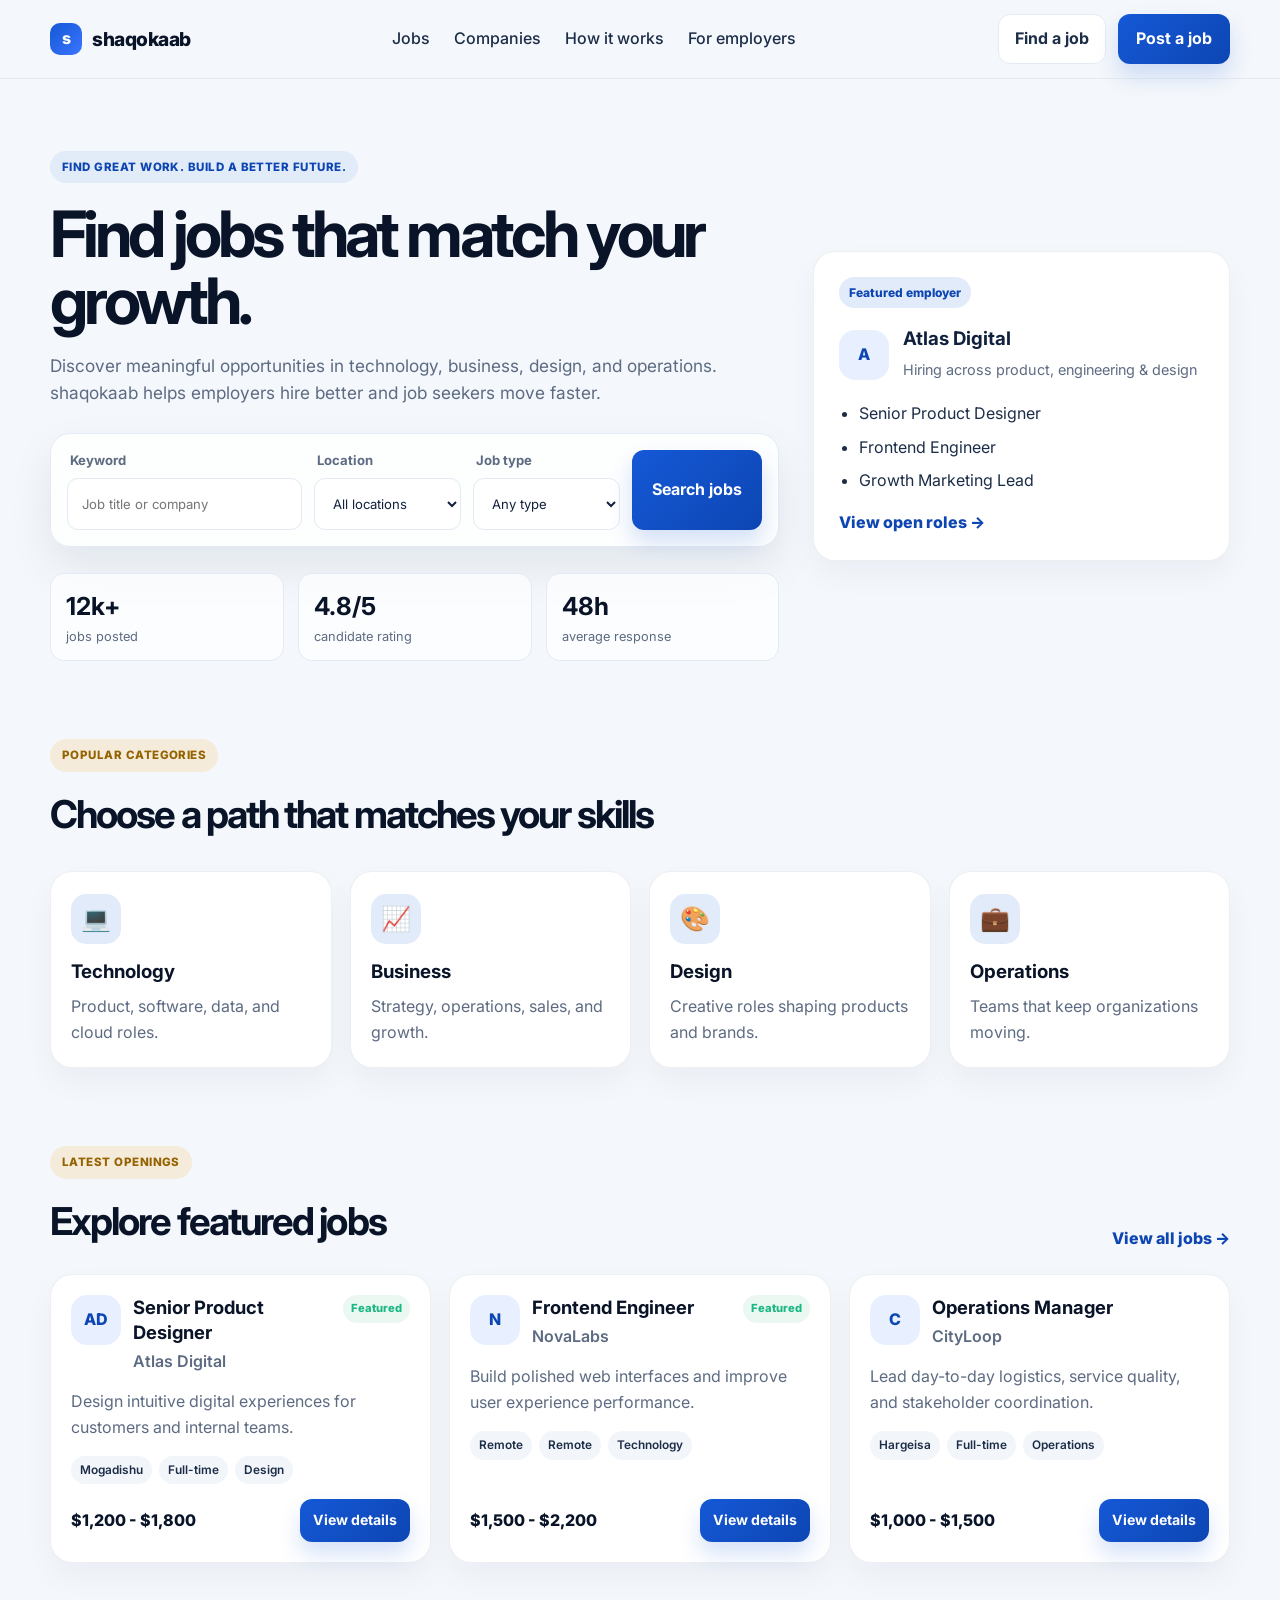
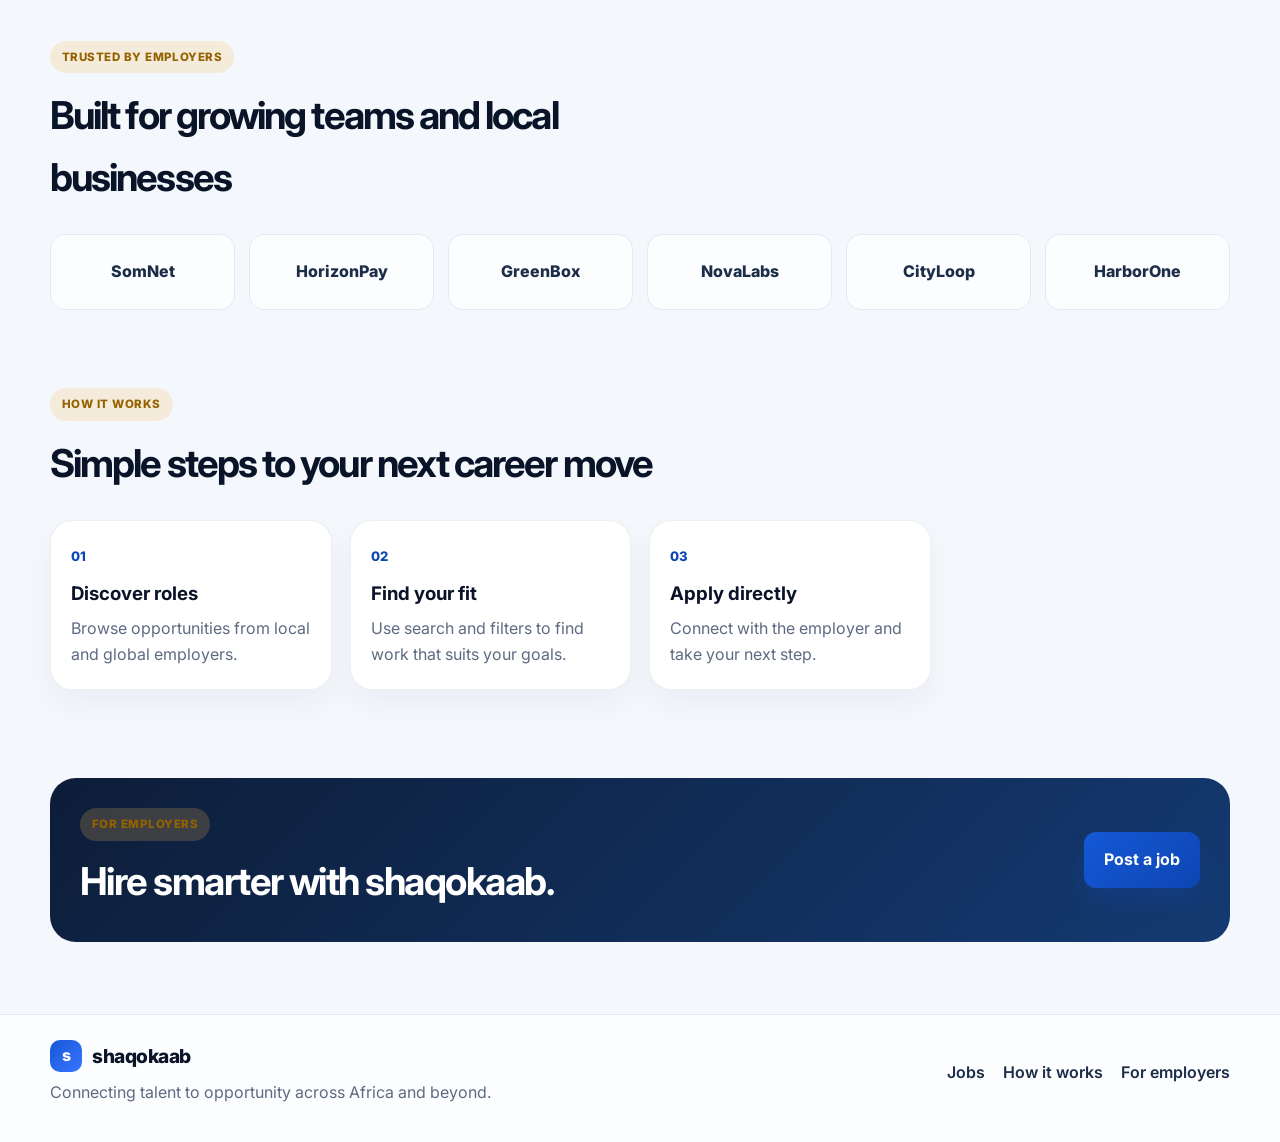
==== commit 819e9647: "Add employer job posting dashboard and repair site assets" ====
--- a/index.html
+++ b/index.html
@@ -1,475 +1,44 @@
 <!DOCTYPE html>
 <html lang="en">
-  <head>
-    <meta charset="UTF-8" />
-    <meta name="viewport" content="width=device-width, initial-scale=1.0" />
-    <title>shaqokaab | Jobs & Careers</title>
-    <meta
-      name="description"
-      content="shaqokaab is a modern job board and career portal connecting employers with job seekers across Africa and beyond."
-    />
-    <link rel="preconnect" href="https://fonts.googleapis.com" />
-    <link rel="preconnect" href="https://fonts.gstatic.com" crossorigin />
-    <link href="https://fonts.googleapis.com/css2?family=Inter:wght@400;500;600;700;800&display=swap" rel="stylesheet" />
-    <link rel="stylesheet" href="styles.css" />
-  </head>
-  <body data-page="home">
-    <header class="site-header">
-      <div class="container nav-wrap">
-        <a href="index.html" class="brand" aria-label="shaqokaab home">
-          <span class="brand-mark">s</span>
-          <span class="brand-text">shaqokaab</span>
-        </a>
-
-        <nav class="main-nav" aria-label="Main navigation">
-          <a href="jobs.html">Jobs</a>
-          <a href="#companies">Companies</a>
-          <a href="#features">Features</a>
-          <a href="#post-job">Post a job</a>
-        </nav>
-
-        <div class="nav-actions">
-          <a href="jobs.html" class="link-btn">Browse Jobs</a>
-          <a href="#post-job" class="primary-btn">Post a Job</a>
-        </div>
+<head>
+  <meta charset="UTF-8" />
+  <meta name="viewport" content="width=device-width, initial-scale=1.0" />
+  <meta name="description" content="Discover jobs and career opportunities with shaqokaab." />
+  <title>shaqokaab | Jobs & Careers</title>
+  <link rel="preconnect" href="https://fonts.googleapis.com" />
+  <link rel="preconnect" href="https://fonts.gstatic.com" crossorigin />
+  <link href="https://fonts.googleapis.com/css2?family=Inter:wght@400;500;600;700;800&display=swap" rel="stylesheet" />
+  <link rel="stylesheet" href="styles.css" />
+</head>
+<body data-page="home">
+  <header class="site-header"><div class="container nav-wrap">
+    <a href="index.html" class="brand"><span class="brand-mark">s</span><span class="brand-text">shaqokaab</span></a>
+    <nav class="main-nav"><a href="jobs.html">Jobs</a><a href="#companies">Companies</a><a href="#features">How it works</a><a href="employer.html">For employers</a></nav>
+    <div class="nav-actions"><a href="jobs.html" class="link-btn">Find a job</a><a href="employer.html" class="primary-btn">Post a job</a></div>
+  </div></header>
+  <main>
+    <section class="hero"><div class="container hero-grid">
+      <div class="hero-copy"><span class="eyebrow">Find great work. Build a better future.</span><h1>Find jobs that match your growth.</h1>
+        <p>Discover meaningful opportunities in technology, business, design, and operations. shaqokaab helps employers hire better and job seekers move faster.</p>
+        <form class="search-panel" id="searchForm">
+          <label class="input-wrap"><span>Keyword</span><input id="keywordInput" type="search" placeholder="Job title or company" /></label>
+          <label class="input-wrap"><span>Location</span><select id="locationFilter"><option value="all">All locations</option><option>Mogadishu</option><option>Hargeisa</option><option>Nairobi</option><option>Remote</option></select></label>
+          <label class="input-wrap"><span>Job type</span><select id="typeFilter"><option value="all">Any type</option><option>Full-time</option><option>Contract</option><option>Part-time</option><option>Remote</option></select></label>
+          <button class="search-btn" type="submit">Search jobs</button>
+        </form>
+        <div class="hero-stats"><div><strong>12k+</strong><span>jobs posted</span></div><div><strong>4.8/5</strong><span>candidate rating</span></div><div><strong>48h</strong><span>average response</span></div></div>
       </div>
-    </header>
-
-    <main>
-      <section class="hero">
-        <div class="container hero-grid">
-          <div class="hero-copy">
-            <span class="eyebrow">Find great work. Build a better future.</span>
-            <h1>Find jobs that match your growth.</h1>
-            <p>
-              Discover meaningful opportunities in technology, business, design, and operations.
-              shaqokaab helps employers hire better and job seekers move faster.
-            </p>
-
-            <form class="search-panel" id="searchForm">
-              <label class="input-wrap input-wide">
-                <span>Keyword</span>
-                <input id="keywordInput" type="text" placeholder="e.g. product manager, frontend engineer" />
-              </label>
-
-              <label class="input-wrap">
-                <span>Location</span>
-                <select id="locationFilter">
-                  <option value="all">All locations</option>
-                  <option value="Mogadishu">Mogadishu</option>
-                  <option value="Hargeisa">Hargeisa</option>
-                  <option value="Nairobi">Nairobi</option>
-                  <option value="Remote">Remote</option>
-                </select>
-              </label>
-
-              <label class="input-wrap">
-                <span>Job type</span>
-                <select id="typeFilter">
-                  <option value="all">Any</option>
-                  <option value="Full-time">Full-time</option>
-                  <option value="Contract">Contract</option>
-                  <option value="Part-time">Part-time</option>
-                  <option value="Remote">Remote</option>
-                </select>
-              </label>
-
-              <button class="search-btn" type="submit">Search Jobs</button>
-            </form>
-
-            <div class="hero-stats" aria-label="Career stats">
-              <div>
-                <strong>12k+</strong>
-                <span>jobs posted</span>
-              </div>
-              <div>
-                <strong>4.8/5</strong>
-                <span>candidate rating</span>
-              </div>
-              <div>
-                <strong>48h</strong>
-                <span>average response</span>
-              </div>
-            </div>
-          </div>
-
-          <div class="hero-panel" aria-label="Featured employer">
-            <div class="panel-card feature-card">
-              <div class="mini-tag">Featured employer</div>
-              <div class="company-row">
-                <div class="company-badge">A</div>
-                <div>
-                  <h3>Atlas Digital</h3>
-                  <p>Hiring across product, engineering & design</p>
-                </div>
-              </div>
-              <ul>
-                <li>Senior Product Designer</li>
-                <li>Frontend Engineer</li>
-                <li>Growth Marketing Lead</li>
-              </ul>
-              <a href="jobs.html" class="text-link">View open roles</a>
-            </div>
-          </div>
-        </div>
-      </section>
-
-      <section class="categories" id="features">
-        <div class="container">
-          <div class="section-heading">
-            <span class="eyebrow accent">Popular categories</span>
-            <h2>Choose a path that matches your skills</h2>
-          </div>
-
-          <div class="category-grid">
-            <article class="category-card">
-              <div class="icon">💻</div>
-              <h3>Technology</h3>
-              <p>Product, software, data, and cloud roles.</p>
-            </article>
-            <article class="category-card">
-              <div class="icon">📈</div>
-              <h3>Business</h3>
-              <p>Strategy, operations, sales, and growth.</p>
-            </article>
-            <article class="category-card">
-              <div class="icon">🎨</div>
-              <h3>Design</h3>
-              <p>Creative roles driving product and brand impact.</p>
-            </article>
-            <article class="category-card">
-              <div class="icon">💼</div>
-              <h3>Operations</h3>
-              <p>Support teams enhancing execution and delivery.</p>
-            </article>
-          </div>
-        </div>
-      </section>
-
-      <section class="jobs" id="jobs">
-        <div class="container">
-          <div class="jobs-header">
-            <div>
-              <span class="eyebrow accent">Latest openings</span>
-              <h2>Explore featured jobs</h2>
-            </div>
-            <a href="jobs.html" class="view-all-link">View all jobs</a>
-          </div>
-
-          <div class="jobs-grid" id="jobList" aria-live="polite"></div>
-        </div>
-      </section>
-
-      <section class="companies" id="companies">
-        <div class="container">
-          <div class="section-heading narrow">
-            <span class="eyebrow accent">Trusted by employers</span>
-            <h2>Built for fast-growing teams and local businesses</h2>
-          </div>
-
-          <div class="logo-strip" aria-label="Partner companies">
-            <span>SomNet</span>
-            <span>HorizonPay</span>
-            <span>GreenBox</span>
-            <span>NovaLabs</span>
-            <span>CityLoop</span>
-            <span>HarborOne</span>
-          </div>
-        </div>
-      </section>
-
-      <section class="process">
-        <div class="container">
-          <div class="section-heading narrow">
-            <span class="eyebrow accent">How it works</span>
-            <h2>Simple steps to your next career move</h2>
-          </div>
-
-          <div class="process-grid">
-            <article class="process-card">
-              <span class="step-number">01</span>
-              <h3>Create your profile</h3>
-              <p>Share your skills, background, and career goals.</p>
-            </article>
-            <article class="process-card">
-              <span class="step-number">02</span>
-              <h3>Discover roles</h3>
-              <p>Browse jobs from quality employers and startups.</p>
-            </article>
-            <article class="process-card">
-              <span class="step-number">03</span>
-              <h3>Apply in minutes</h3>
-              <p>Submit applications faster with employer-ready profiles.</p>
-            </article>
-          </div>
-        </div>
-      </section>
-
-      <section class="cta-section" id="post-job">
-        <div class="container cta-card">
-          <div>
-            <span class="eyebrow accent">For employers</span>
-            <h2>Hire smarter with shaqokaab.</h2>
-          </div>
-          <a href="jobs.html" class="primary-btn large">Post a job</a>
-        </div>
-      </section>
-    </main>
-
-    <footer class="site-footer">
-      <div class="container footer-wrap">
-        <div>
-          <a href="index.html" class="brand footer-brand">
-            <span class="brand-mark">s</span>
-            <span class="brand-text">shaqokaab</span>
-          </a>
-          <p>Connecting talent to opportunity across Africa and beyond.</p>
-        </div>
-
-        <div class="footer-links">
-          <a href="jobs.html">Jobs</a>
-          <a href="#features">Features</a>
-          <a href="#post-job">Employers</a>
-        </div>
-      </div>
-    </footer>
-
-    <script src="script.js"></script>
-  </body>
+      <aside class="panel-card feature-card"><span class="mini-tag">Featured employer</span><div class="company-row"><div class="company-badge">A</div><div><h3>Atlas Digital</h3><p>Hiring across product, engineering & design</p></div></div><ul><li>Senior Product Designer</li><li>Frontend Engineer</li><li>Growth Marketing Lead</li></ul><a href="jobs.html" class="text-link">View open roles →</a></aside>
+    </div></section>
+    <section class="categories" id="features"><div class="container"><div class="section-heading"><span class="eyebrow accent">Popular categories</span><h2>Choose a path that matches your skills</h2></div><div class="category-grid">
+      <article class="category-card"><div class="icon">💻</div><h3>Technology</h3><p>Product, software, data, and cloud roles.</p></article><article class="category-card"><div class="icon">📈</div><h3>Business</h3><p>Strategy, operations, sales, and growth.</p></article><article class="category-card"><div class="icon">🎨</div><h3>Design</h3><p>Creative roles shaping products and brands.</p></article><article class="category-card"><div class="icon">💼</div><h3>Operations</h3><p>Teams that keep organizations moving.</p></article>
+    </div></div></section>
+    <section class="jobs" id="jobs"><div class="container"><div class="jobs-header"><div><span class="eyebrow accent">Latest openings</span><h2>Explore featured jobs</h2></div><a href="jobs.html" class="view-all-link">View all jobs →</a></div><div class="jobs-grid" id="jobList" aria-live="polite"></div></div></section>
+    <section class="companies" id="companies"><div class="container"><div class="section-heading narrow"><span class="eyebrow accent">Trusted by employers</span><h2>Built for growing teams and local businesses</h2></div><div class="logo-strip"><span>SomNet</span><span>HorizonPay</span><span>GreenBox</span><span>NovaLabs</span><span>CityLoop</span><span>HarborOne</span></div></div></section>
+    <section class="process"><div class="container"><div class="section-heading narrow"><span class="eyebrow accent">How it works</span><h2>Simple steps to your next career move</h2></div><div class="process-grid"><article class="process-card"><span class="step-number">01</span><h3>Discover roles</h3><p>Browse opportunities from local and global employers.</p></article><article class="process-card"><span class="step-number">02</span><h3>Find your fit</h3><p>Use search and filters to find work that suits your goals.</p></article><article class="process-card"><span class="step-number">03</span><h3>Apply directly</h3><p>Connect with the employer and take your next step.</p></article></div></div></section>
+    <section class="cta-section"><div class="container cta-card"><div><span class="eyebrow accent">For employers</span><h2>Hire smarter with shaqokaab.</h2></div><a href="employer.html" class="primary-btn large">Post a job</a></div></section>
+  </main>
+  <footer class="site-footer"><div class="container footer-wrap"><div><a href="index.html" class="brand footer-brand"><span class="brand-mark">s</span><span class="brand-text">shaqokaab</span></a><p>Connecting talent to opportunity across Africa and beyond.</p></div><div class="footer-links"><a href="jobs.html">Jobs</a><a href="#features">How it works</a><a href="employer.html">For employers</a></div></div></footer>
+  <script src="script.js"></script>
+</body>
 </html>
-
-
-
-
-
-
-
-
-
-
-
-
-
-
-
-
-
-
-
-
-
-
-
-
-
-
-
-
-
-
-
-
-
-
-
-
-
-
-
-
-
-
-
-
-
-
-
-
-
-
-
-
-
-
-
-
-
-
-
-
-
-
-
-
-
-
-
-
-
-
-
-
-
-
-
-
-
-
-
-
-
-
-
-
-
-
-
-
-
-
-
-
-
-
-
-
-
-
-
-
-
-
-
-
-
-
-
-
-
-
-
-
-
-
-
-
-
-
-
-
-
-
-
-
-
-
-
-
-
-
-
-
-
-
-
-
-
-
-
-
-
-
-
-
-
-
-
-
-
-
-
-
-
-
-
-
-
-
-
-
-
-
-
-
-
-
-
-
-
-
-
-
-
-
-
-
-
-
-
-
-
-
-
-
-
-
-
-
-
-
-
-
-
-
-
-
-
-
-
-
-
-
-
-
-
-
-
-
-
-
-
-
-
-
-
-
-
-
-
-
-
-
-
-
-
-
-
-
-
-
-
-
-
-
-
-
--- a/styles.css
+++ b/styles.css
@@ -1,1164 +1,5 @@
 @import url('https://fonts.googleapis.com/css2?family=Inter:wght@400;500;600;700;800&display=swap');
-
-:root {
-  --bg: #f4f7fb;
-  --panel: #ffffff;
-  --panel-soft: #eef5ff;
-  --navy-900: #0a1428;
-  --navy-700: #1c2d48;
-  --navy-500: #4f6485;
-  --primary: #1558d6;
-  --primary-strong: #0d46b3;
-  --primary-soft: rgba(21, 88, 214, 0.12);
-  --accent: #f7b955;
-  --text: #11213d;
-  --muted: #5d6b82;
-  --line: #e4eaf5;
-  --success: #1bb884;
-  --shadow: 0 20px 45px rgba(15, 32, 62, 0.08);
-}
-
-* {
-  box-sizing: border-box;
-}
-
-html {
-  scroll-behavior: smooth;
-}
-
-body {
-  margin: 0;
-  font-family: "Inter", sans-serif;
-  background: var(--bg);
-  color: var(--text);
-  line-height: 1.6;
-}
-
-a {
-  color: inherit;
-  text-decoration: none;
-}
-
-img {
-  max-width: 100%;
-  display: block;
-}
-
-button, input, select {
-  font: inherit;
-}
-
-.container {
-  width: min(1180px, calc(100% - 32px));
-  margin: 0 auto;
-}
-
-.site-header {
-  position: sticky;
-  top: 0;
-  z-index: 30;
-  background: rgba(244, 247, 251, 0.88);
-  backdrop-filter: blur(12px);
-  border-bottom: 1px solid rgba(20, 32, 56, 0.06);
-}
-
-.nav-wrap {
-  display: flex;
-  align-items: center;
-  justify-content: space-between;
-  min-height: 82px;
-  gap: 24px;
-}
-
-.brand {
-  display: inline-flex;
-  align-items: center;
-  gap: 10px;
-  font-weight: 800;
-  letter-spacing: -0.03em;
-  color: var(--navy-900);
-}
-
-.brand-mark {
-  width: 30px;
-  height: 30px;
-  border-radius: 10px;
-  display: grid;
-  place-items: center;
-  color: white;
-  background: linear-gradient(135deg, var(--primary), #3a75ff);
-  box-shadow: 0 12px 24px rgba(21, 88, 214, 0.25);
-}
-
-.brand-text {
-  font-size: 1.2rem;
-}
-
-.main-nav {
-  display: flex;
-  align-items: center;
-  gap: 28px;
-  color: var(--navy-700);
-  font-weight: 500;
-}
-
-.main-nav a {
-  opacity: 0.86;
-}
-
-.main-nav a:hover,
-.main-nav a:focus-visible {
-  opacity: 1;
-}
-
-.nav-actions {
-  display: flex;
-  align-items: center;
-  gap: 16px;
-}
-
-.link-btn,
-.primary-btn,
-.search-btn,
-.apply-btn,
-.secondary-btn {
-  display: inline-flex;
-  align-items: center;
-  justify-content: center;
-  border-radius: 12px;
-  font-weight: 600;
-  transition: transform 0.2s ease, box-shadow 0.2s ease;
-}
-
-.link-btn {
-  padding: 0.7rem 1rem;
-  color: var(--navy-700);
-  border: 1px solid rgba(17, 33, 61, 0.06);
-  background: rgba(255, 255, 255, 0.7);
-}
-
-.primary-btn,
-.search-btn,
-.apply-btn {
-  border: none;
-  background: linear-gradient(135deg, var(--primary), var(--primary-strong));
-  color: white;
-  box-shadow: 0 16px 24px rgba(21, 88, 214, 0.22);
-}
-
-.primary-btn {
-  padding: 0.8rem 1.2rem;
-}
-
-.search-btn {
-  min-height: 58px;
-  min-width: 160px;
-  padding: 0.85rem 1.4rem;
-  cursor: pointer;
-}
-
-.apply-btn {
-  padding: 0.72rem 1rem;
-  cursor: pointer;
-}
-
-.secondary-btn {
-  padding: 0.72rem 1rem;
-  border: 1px solid rgba(17, 33, 61, 0.08);
-  background: #fff;
-  color: var(--navy-700);
-}
-
-.primary-btn:hover,
-.search-btn:hover,
-.link-btn:hover,
-.apply-btn:hover,
-.secondary-btn:hover {
-  transform: translateY(-1px);
-}
-
-.hero {
-  padding: 72px 0 48px;
-}
-
-.hero-grid {
-  display: grid;
-  grid-template-columns: 1.4fr 0.8fr;
-  gap: 32px;
-  align-items: center;
-}
-
-.eyebrow {
-  display: inline-flex;
-  align-items: center;
-  padding: 0.45rem 0.8rem;
-  border-radius: 999px;
-  background: rgba(21, 88, 214, 0.08);
-  color: var(--primary-strong);
-  font-weight: 700;
-  letter-spacing: 0.02em;
-  text-transform: uppercase;
-  font-size: 0.72rem;
-}
-
-.eyebrow.accent {
-  background: rgba(247, 185, 85, 0.18);
-  color: #9d6b00;
-}
-
-.hero-copy h1,
-.board-hero h1 {
-  margin: 18px 0 16px;
-  font-size: clamp(2.7rem, 4vw, 4.4rem);
-  line-height: 1.05;
-  color: var(--navy-900);
-  letter-spacing: -0.06em;
-}
-
-.hero-copy p {
-  max-width: 720px;
-  color: var(--muted);
-  font-size: 1.08rem;
-}
-
-.search-panel {
-  display: grid;
-  grid-template-columns: 1.7fr 1fr 1fr auto;
-  gap: 14px;
-  margin-top: 28px;
-  padding: 16px;
-  border-radius: 20px;
-  background: rgba(255, 255, 255, 0.78);
-  border: 1px solid rgba(17, 33, 61, 0.06);
-  box-shadow: var(--shadow);
-}
-
-.input-wrap {
-  display: flex;
-  flex-direction: column;
-  gap: 8px;
-  font-size: 0.8rem;
-  color: var(--muted);
-}
-
-.input-wrap span {
-  padding-left: 4px;
-  font-weight: 600;
-}
-
-.input-wrap input,
-.input-wrap select {
-  width: 100%;
-  min-height: 58px;
-  border: 1px solid var(--line);
-  border-radius: 12px;
-  background: #fff;
-  padding: 0.85rem 1rem;
-  color: var(--text);
-}
-
-.input-wrap input:focus,
-.input-wrap select:focus {
-  outline: 2px solid rgba(21, 88, 214, 0.18);
-  border-color: rgba(21, 88, 214, 0.34);
-}
-
-.hero-stats {
-  display: grid;
-  grid-template-columns: repeat(3, minmax(120px, 1fr));
-  gap: 18px;
-  margin-top: 30px;
-}
-
-.hero-stats div {
-  display: flex;
-  flex-direction: column;
-  gap: 3px;
-  padding: 14px 16px;
-  border-radius: 14px;
-  background: rgba(255, 255, 255, 0.72);
-  border: 1px solid rgba(17, 33, 61, 0.06);
-}
-
-.hero-stats strong {
-  font-size: 1.8rem;
-  color: var(--navy-900);
-  letter-spacing: -0.04em;
-}
-
-.hero-stats span {
-  color: var(--muted);
-  font-size: 0.84rem;
-}
-
-.hero-panel {
-  display: flex;
-  justify-content: center;
-}
-
-.panel-card {
-  width: min(100%, 420px);
-  background: linear-gradient(180deg, #f7faff 0%, #ffffff 100%);
-  border: 1px solid rgba(17, 33, 61, 0.06);
-  border-radius: 28px;
-  box-shadow: var(--shadow);
-  padding: 24px;
-}
-
-.feature-card {
-  position: relative;
-  overflow: hidden;
-}
-
-.feature-card::before {
-  content: "";
-  position: absolute;
-  inset: 0 auto auto 0;
-  width: 180px;
-  height: 180px;
-  background: radial-gradient(circle, rgba(21, 88, 214, 0.12), transparent 70%);
-  transform: translate(-20%, -15%);
-}
-
-.mini-tag {
-  position: relative;
-  display: inline-flex;
-  padding: 0.4rem 0.7rem;
-  border-radius: 999px;
-  background: rgba(21, 88, 214, 0.08);
-  color: var(--primary-strong);
-  font-weight: 700;
-  font-size: 0.72rem;
-  margin-bottom: 18px;
-}
-
-.company-row {
-  position: relative;
-  display: flex;
-  gap: 14px;
-  align-items: center;
-}
-
-.company-badge {
-  width: 52px;
-  height: 52px;
-  border-radius: 18px;
-  background: linear-gradient(135deg, var(--primary), #3a75ff);
-  color: white;
-  font-weight: 700;
-  display: grid;
-  place-items: center;
-  box-shadow: 0 12px 22px rgba(21, 88, 214, 0.18);
-}
-
-.company-row h3 {
-  margin: 0;
-  font-size: 1.35rem;
-}
-
-.company-row p {
-  margin: 6px 0 0;
-  color: var(--muted);
-}
-
-.feature-card ul {
-  position: relative;
-  padding-left: 18px;
-  margin: 20px 0 16px;
-  color: var(--navy-700);
-}
-
-.feature-card li + li {
-  margin-top: 10px;
-}
-
-.text-link {
-  position: relative;
-  color: var(--primary-strong);
-  font-weight: 700;
-}
-
-.categories,
-.jobs,
-.companies,
-.process {
-  padding: 28px 0 44px;
-}
-
-.section-heading {
-  margin-bottom: 28px;
-}
-
-.section-heading h2 {
-  margin: 14px 0 0;
-  font-size: clamp(2rem, 3vw, 2.8rem);
-  letter-spacing: -0.05em;
-  color: var(--navy-900);
-}
-
-.narrow {
-  max-width: 620px;
-}
-
-.category-grid,
-.process-grid {
-  display: grid;
-  grid-template-columns: repeat(4, minmax(0, 1fr));
-  gap: 22px;
-}
-
-.category-card,
-.process-card {
-  background: var(--panel);
-  border: 1px solid rgba(17, 33, 61, 0.06);
-  border-radius: 22px;
-  padding: 24px 20px;
-  box-shadow: 0 14px 30px rgba(17, 33, 61, 0.04);
-}
-
-.category-card .icon {
-  width: 52px;
-  height: 52px;
-  display: grid;
-  place-items: center;
-  border-radius: 16px;
-  background: var(--primary-soft);
-  font-size: 1.6rem;
-  margin-bottom: 16px;
-}
-
-.category-card h3,
-.process-card h3 {
-  margin: 0 0 8px;
-  font-size: 1.3rem;
-  color: var(--navy-900);
-}
-
-.category-card p,
-.process-card p,
-.site-footer p {
-  margin: 0;
-  color: var(--muted);
-}
-
-.jobs-header {
-  display: flex;
-  align-items: end;
-  justify-content: space-between;
-  gap: 20px;
-  margin-bottom: 24px;
-}
-
-.jobs-header h2 {
-  margin: 12px 0 0;
-  color: var(--navy-900);
-  font-size: clamp(2rem, 3vw, 2.8rem);
-  letter-spacing: -0.05em;
-}
-
-.view-all-link {
-  color: var(--primary-strong);
-  font-weight: 700;
-}
-
-.chip-row {
-  display: flex;
-  flex-wrap: wrap;
-  gap: 12px;
-}
-
-.chip {
-  border: 1px solid rgba(17, 33, 61, 0.08);
-  background: #fff;
-  color: var(--navy-700);
-  border-radius: 999px;
-  padding: 0.7rem 1rem;
-  font-weight: 600;
-  cursor: pointer;
-}
-
-.chip.active {
-  background: var(--primary-soft);
-  border-color: rgba(21, 88, 214, 0.18);
-  color: var(--primary-strong);
-}
-
-.jobs-grid {
-  display: grid;
-  grid-template-columns: repeat(3, minmax(0, 1fr));
-  gap: 22px;
-}
-
-.job-card {
-  display: flex;
-  flex-direction: column;
-  gap: 18px;
-  background: var(--panel);
-  border: 1px solid rgba(17, 33, 61, 0.06);
-  border-radius: 22px;
-  padding: 22px;
-  box-shadow: 0 14px 30px rgba(17, 33, 61, 0.04);
-}
-
-.job-top {
-  display: flex;
-  justify-content: space-between;
-  align-items: start;
-  gap: 16px;
-}
-
-.company-pill {
-  display: inline-flex;
-  align-items: center;
-  justify-content: center;
-  min-width: 48px;
-  height: 48px;
-  border-radius: 16px;
-  background: linear-gradient(135deg, #dfeaff, #edf4ff);
-  color: var(--primary-strong);
-  font-weight: 800;
-  letter-spacing: -0.04em;
-}
-
-.job-meta {
-  flex: 1;
-}
-
-.job-meta h3 {
-  margin: 0;
-  font-size: 1.3rem;
-  color: var(--navy-900);
-}
-
-.company-name {
-  display: block;
-  margin-top: 4px;
-  color: var(--muted);
-  font-weight: 600;
-}
-
-.badge {
-  display: inline-flex;
-  align-items: center;
-  padding: 0.4rem 0.7rem;
-  border-radius: 999px;
-  font-size: 0.72rem;
-  font-weight: 700;
-  background: #ebf7f1;
-  color: var(--success);
-}
-
-.job-card p {
-  margin: 0;
-  color: var(--muted);
-}
-
-.job-tags {
-  display: flex;
-  flex-wrap: wrap;
-  gap: 8px;
-}
-
-.job-tags span {
-  display: inline-flex;
-  align-items: center;
-  padding: 0.45rem 0.7rem;
-  border-radius: 999px;
-  background: #f3f6fb;
-  color: var(--navy-700);
-  font-size: 0.76rem;
-  font-weight: 600;
-}
-
-.job-footer {
-  display: flex;
-  align-items: center;
-  justify-content: space-between;
-  gap: 16px;
-  margin-top: auto;
-}
-
-.salary {
-  font-weight: 700;
-  color: var(--navy-900);
-}
-
-.logo-strip {
-  display: grid;
-  grid-template-columns: repeat(6, minmax(0, 1fr));
-  gap: 18px;
-  align-items: center;
-}
-
-.logo-strip span {
-  display: grid;
-  place-items: center;
-  min-height: 90px;
-  border-radius: 18px;
-  border: 1px solid rgba(17, 33, 61, 0.08);
-  background: rgba(255, 255, 255, 0.7);
-  color: var(--navy-700);
-  font-weight: 700;
-}
-
-.step-number {
-  display: inline-flex;
-  margin-bottom: 16px;
-  font-weight: 800;
-  font-size: 0.8rem;
-  color: var(--primary-strong);
-}
-
-.cta-section {
-  padding: 50px 0 80px;
-}
-
-.cta-card {
-  display: flex;
-  align-items: center;
-  justify-content: space-between;
-  gap: 24px;
-  padding: 30px 32px;
-  border-radius: 30px;
-  background: linear-gradient(135deg, #0d1d38, #143a72);
-  color: white;
-  box-shadow: var(--shadow);
-}
-
-.cta-card h2 {
-  margin: 10px 0 0;
-  font-size: clamp(2rem, 3vw, 2.7rem);
-  letter-spacing: -0.05em;
-}
-
-.large {
-  padding: 1rem 1.5rem;
-  font-size: 1rem;
-}
-
-.site-footer {
-  border-top: 1px solid rgba(17, 33, 61, 0.06);
-  background: rgba(255, 255, 255, 0.72);
-  padding: 24px 0 38px;
-}
-
-.footer-wrap {
-  display: flex;
-  align-items: center;
-  justify-content: space-between;
-  gap: 20px;
-}
-
-.footer-brand {
-  margin-bottom: 10px;
-}
-
-.footer-links {
-  display: flex;
-  flex-wrap: wrap;
-  gap: 20px;
-  color: var(--navy-700);
-  font-weight: 600;
-}
-
-.page-shell {
-  padding: 42px 0 70px;
-}
-
-.board-hero {
-  padding: 36px 0 18px;
-}
-
-.board-hero-inner {
-  display: flex;
-  align-items: center;
-  justify-content: space-between;
-  gap: 16px;
-}
-
-.board-layout {
-  display: grid;
-  grid-template-columns: 320px 1fr;
-  gap: 28px;
-  align-items: start;
-}
-
-.filters-panel,
-.detail-panel {
-  background: #fff;
-  border: 1px solid rgba(17, 33, 61, 0.06);
-  border-radius: 24px;
-  box-shadow: 0 14px 30px rgba(17, 33, 61, 0.04);
-}
-
-.filters-panel {
-  padding: 24px;
-  position: sticky;
-  top: 108px;
-}
-
-.filters-panel h2,
-.results-header h2 {
-  margin: 0 0 18px;
-  color: var(--navy-900);
-  font-size: 1.6rem;
-}
-
-.filter-group + .filter-group {
-  margin-top: 16px;
-}
-
-.large-row {
-  margin-top: 22px;
-}
-
-.results-panel {
-  min-width: 0;
-}
-
-.results-header {
-  display: flex;
-  align-items: center;
-  justify-content: space-between;
-  gap: 18px;
-  margin-bottom: 20px;
-}
-
-.results-header span {
-  color: var(--muted);
-  font-weight: 600;
-}
-
-.board-jobs {
-  grid-template-columns: repeat(2, minmax(0, 1fr));
-}
-
-.detail-shell {
-  padding-top: 52px;
-}
-
-.detail-layout {
-  display: flex;
-  justify-content: center;
-}
-
-.detail-panel {
-  width: min(100%, 900px);
-  padding: 30px;
-}
-
-.detail-header {
-  display: flex;
-  justify-content: space-between;
-  gap: 20px;
-  align-items: flex-start;
-  margin-bottom: 20px;
-}
-
-.detail-company {
-  display: flex;
-  align-items: center;
-  gap: 14px;
-}
-
-.detail-company .company-pill {
-  width: 60px;
-  height: 60px;
-  font-size: 1.2rem;
-}
-
-.detail-company h1 {
-  margin: 0;
-  font-size: clamp(2rem, 3vw, 2.6rem);
-  letter-spacing: -0.04em;
-  color: var(--navy-900);
-}
-
-.meta-grid {
-  display: grid;
-  grid-template-columns: repeat(4, minmax(0, 1fr));
-  gap: 14px;
-  margin: 20px 0 26px;
-}
-
-.meta-box {
-  border: 1px solid rgba(17, 33, 61, 0.06);
-  background: #f8faff;
-  border-radius: 16px;
-  padding: 14px 16px;
-}
-
-.meta-box span {
-  display: block;
-  color: var(--muted);
-  font-size: 0.72rem;
-  font-weight: 700;
-  text-transform: uppercase;
-  letter-spacing: 0.04em;
-}
-
-.meta-box strong {
-  display: block;
-  margin-top: 6px;
-  color: var(--navy-900);
-}
-
-.detail-body {
-  display: grid;
-  grid-template-columns: minmax(0, 2fr) 280px;
-  gap: 24px;
-  align-items: start;
-}
-
-.detail-copy,
-.detail-side {
-  min-width: 0;
-}
-
-.detail-copy h3,
-.detail-side h3 {
-  margin: 0 0 12px;
-  color: var(--navy-900);
-  font-size: 1.1rem;
-}
-
-.detail-copy p,
-.detail-copy li,
-.detail-side li {
-  color: var(--muted);
-}
-
-.detail-copy ul,
-.detail-side ul {
-  margin: 0;
-  padding-left: 18px;
-}
-
-.detail-copy li + li,
-.detail-side li + li {
-  margin-top: 8px;
-}
-
-.side-card {
-  border: 1px solid var(--line);
-  border-radius: 18px;
-  background: #f9fbff;
-  padding: 18px;
-}
-
-.side-card .salary {
-  display: block;
-  margin: 8px 0 16px;
-  font-size: 1.5rem;
-}
-
-.side-card .secondary-btn {
-  width: 100%;
-  margin-top: 10px;
-}
-
-@media (max-width: 980px) {
-  .hero-grid,
-  .category-grid,
-  .jobs-grid,
-  .process-grid,
-  .logo-strip,
-  .meta-grid,
-  .detail-body,
-  .board-layout {
-    grid-template-columns: 1fr 1fr;
-  }
-
-  .search-panel {
-    grid-template-columns: 1fr 1fr;
-  }
-
-  .jobs-header,
-  .footer-wrap,
-  .cta-card,
-  .board-hero-inner,
-  .detail-header {
-    flex-direction: column;
-    align-items: flex-start;
-  }
-
-  .board-layout {
-    display: grid;
-  }
-}
-
-@media (max-width: 760px) {
-  .main-nav,
-  .nav-actions {
-    display: none;
-  }
-
-  .hero-grid,
-  .category-grid,
-  .jobs-grid,
-  .process-grid,
-  .logo-strip,
-  .search-panel,
-  .hero-stats,
-  .meta-grid,
-  .board-layout,
-  .detail-body {
-    grid-template-columns: 1fr;
-  }
-
-  .search-panel {
-    padding: 14px;
-  }
-
-  .job-footer {
-    flex-direction: column;
-    align-items: flex-start;
-  }
-
-  .cta-card {
-    padding: 24px 20px;
-  }
-
-  .filters-panel {
-    position: static;
-  }
-}
-
-
-
-
-
-
-
-
-
-
-
-
-
-
-
-
-
-
-
-
-
-
-
-
-
-
-
-
-
-
-
-
-
-
-
-
-
-
-
-
-
-
-
-
-
-
-
-
-
-
-
-
-
-
-
-
-
-
-
-
-
-
-
-
-
-
-
-
-
-
-
-
-
-
-
-
-
-
-
-
-
-
-
-
-
-
-
-
-
-
-
-
-
-
-
-
-
-
-
-
-
-
-
-
-
-
-
-
-
-
-
-
-
-
-
-
-
-
-
-
-
-
-
-
-
-
-
-
-
-
-
-
-
-
-
-
-
-
-
-
-
-
-
-
-
-
-
-
-
-
-
-
-
-
-
-
-
-
-
-
-
-
-
-
-
-
-
-
-
-
-
-
-
-
-
-
-
-
-
-
-
-
-
-
-
-
-
-
-
-
-
-
-
-
-
-
-
-
-
-
-
-
-
-
-
-
-
-
-
-
-
-
-
-
-
-
-
-
-
-
-
-
-
-
-
-
-
-
-
-
-
-
-
-
-
-
-
-
-" , +:root{--bg:#f4f7fb;--panel:#fff;--navy-900:#0a1428;--navy-700:#1c2d48;--primary:#1558d6;--primary-strong:#0d46b3;--primary-soft:rgba(21,88,214,.12);--text:#11213d;--muted:#5d6b82;--line:#e4eaf5;--success:#1bb884;--shadow:0 20px 45px rgba(15,32,62,.08)}
+*{box-sizing:border-box}html{scroll-behavior:smooth}body{margin:0;font-family:Inter,Arial,sans-serif;background:var(--bg);color:var(--text);line-height:1.6}a{color:inherit;text-decoration:none}button,input,select,textarea{font:inherit}.container{width:min(1180px,calc(100% - 32px));margin:0 auto}.site-header{position:sticky;top:0;z-index:10;background:rgba(244,247,251,.92);backdrop-filter:blur(12px);border-bottom:1px solid rgba(20,32,56,.06)}.nav-wrap{display:flex;align-items:center;justify-content:space-between;min-height:78px;gap:24px}.brand{display:inline-flex;align-items:center;gap:10px;font-weight:800;letter-spacing:-.03em;color:var(--navy-900)}.brand-mark{width:32px;height:32px;border-radius:10px;display:grid;place-items:center;color:#fff;background:linear-gradient(135deg,var(--primary),#3a75ff)}.brand-text{font-size:1.2rem}.main-nav,.nav-actions{display:flex;align-items:center;gap:24px}.main-nav{color:var(--navy-700);font-weight:500}.nav-actions{gap:12px}.primary-btn,.link-btn,.search-btn,.apply-btn,.secondary-btn{display:inline-flex;align-items:center;justify-content:center;border-radius:12px;font-weight:700;transition:transform .2s ease,box-shadow .2s ease}.primary-btn,.search-btn,.apply-btn{border:0;background:linear-gradient(135deg,var(--primary),var(--primary-strong));color:white;box-shadow:0 12px 22px rgba(21,88,214,.18)}.primary-btn{padding:12px 18px}.link-btn,.secondary-btn{padding:11px 16px;border:1px solid var(--line);background:#fff;color:var(--navy-700)}.search-btn{min-height:58px;padding:12px 20px;cursor:pointer}.primary-btn:hover,.search-btn:hover,.link-btn:hover,.apply-btn:hover,.secondary-btn:hover{transform:translateY(-1px)}.hero{padding:72px 0 48px}.hero-grid{display:grid;grid-template-columns:1.4fr .8fr;gap:34px;align-items:center}.eyebrow{display:inline-flex;padding:7px 12px;border-radius:99px;background:rgba(21,88,214,.08);color:var(--primary-strong);font-size:.72rem;font-weight:800;letter-spacing:.04em;text-transform:uppercase}.eyebrow.accent{background:rgba(247,185,85,.2);color:#946300}.hero-copy h1,.board-hero h1{margin:18px 0 16px;font-size:clamp(2.6rem,5vw,4.4rem);line-height:1.04;letter-spacing:-.06em;color:var(--navy-900)}.hero-copy>p,.lead{max-width:720px;color:var(--muted);font-size:1.08rem}.search-panel{display:grid;grid-template-columns:1.6fr 1fr 1fr auto;gap:12px;margin-top:26px;padding:16px;border:1px solid var(--line);border-radius:20px;background:#ffffffd9;box-shadow:var(--shadow)}.input-wrap{display:flex;flex-direction:column;gap:7px;color:var(--muted);font-size:.82rem}.input-wrap span{font-weight:700;padding-left:3px}.input-wrap input,.input-wrap select,.input-wrap textarea{width:100%;min-height:52px;padding:12px 14px;border:1px solid var(--line);border-radius:11px;background:#fff;color:var(--text)}.input-wrap textarea{resize:vertical}.input-wrap input:focus,.input-wrap select:focus,.input-wrap textarea:focus{outline:2px solid rgba(21,88,214,.2);border-color:var(--primary)}.hero-stats{display:grid;grid-template-columns:repeat(3,1fr);gap:14px;margin-top:26px}.hero-stats div{display:flex;flex-direction:column;padding:13px 15px;border:1px solid var(--line);border-radius:14px;background:#ffffffb8}.hero-stats strong{font-size:1.55rem;color:var(--navy-900)}.hero-stats span{font-size:.8rem;color:var(--muted)}.panel-card,.category-card,.process-card,.job-card,.filters-panel,.detail-panel,.form-panel,.dashboard-panel{background:var(--panel);border:1px solid rgba(17,33,61,.07);border-radius:22px;box-shadow:0 14px 30px rgba(17,33,61,.045)}.panel-card{padding:25px}.feature-card{position:relative;overflow:hidden}.mini-tag{display:inline-flex;margin-bottom:16px;padding:6px 10px;border-radius:99px;background:var(--primary-soft);color:var(--primary-strong);font-size:.75rem;font-weight:800}.company-row{display:flex;align-items:center;gap:14px}.company-badge,.company-pill{display:grid;place-items:center;flex:none;width:50px;height:50px;border-radius:16px;background:#e8f0ff;color:var(--primary-strong);font-weight:800}.company-row h3{margin:0}.company-row p{margin:4px 0;color:var(--muted);font-size:.9rem}.feature-card ul{padding-left:20px;color:var(--navy-700)}.feature-card li+li{margin-top:8px}.text-link,.view-all-link{color:var(--primary-strong);font-weight:800}.categories,.jobs,.companies,.process{padding:30px 0 48px}.section-heading{margin-bottom:26px}.section-heading h2,.jobs-header h2{margin:12px 0 0;color:var(--navy-900);font-size:clamp(1.9rem,3vw,2.7rem);letter-spacing:-.05em}.narrow{max-width:650px}.category-grid,.process-grid{display:grid;grid-template-columns:repeat(4,minmax(0,1fr));gap:18px}.category-card,.process-card{padding:22px 20px}.category-card .icon{display:grid;place-items:center;width:50px;height:50px;margin-bottom:13px;border-radius:15px;background:var(--primary-soft);font-size:1.5rem}.category-card h3,.process-card h3{margin:0 0 7px;color:var(--navy-900)}.category-card p,.process-card p,.site-footer p{margin:0;color:var(--muted)}.jobs-header{display:flex;align-items:end;justify-content:space-between;gap:20px;margin-bottom:22px}.jobs-grid{display:grid;grid-template-columns:repeat(3,minmax(0,1fr));gap:18px}.job-card{display:flex;flex-direction:column;gap:15px;padding:20px;min-width:0}.job-top{display:flex;align-items:flex-start;gap:12px}.job-meta{flex:1;min-width:0}.job-meta h3{margin:0;font-size:1.15rem;line-height:1.35;color:var(--navy-900)}.company-name{display:block;margin-top:4px;color:var(--muted);font-weight:600}.badge{padding:5px 8px;border-radius:99px;background:#eaf8f1;color:var(--success);font-size:.7rem;font-weight:800}.job-card>p{margin:0;color:var(--muted)}.job-tags{display:flex;flex-wrap:wrap;gap:7px}.job-tags span{padding:5px 9px;border-radius:99px;background:#f2f5fa;color:var(--navy-700);font-size:.74rem;font-weight:600}.job-footer{display:flex;justify-content:space-between;align-items:center;gap:12px;margin-top:auto}.salary{font-weight:800;color:var(--navy-900)}.apply-btn{padding:10px 13px;font-size:.88rem}.logo-strip{display:grid;grid-template-columns:repeat(6,1fr);gap:14px}.logo-strip span{display:grid;place-items:center;min-height:76px;border:1px solid var(--line);border-radius:15px;background:#ffffffb8;color:var(--navy-700);font-weight:800}.step-number{display:inline-flex;margin-bottom:12px;color:var(--primary-strong);font-weight:800;font-size:.82rem}.cta-section{padding:40px 0 72px}.cta-card{display:flex;align-items:center;justify-content:space-between;gap:20px;padding:30px;border-radius:26px;background:linear-gradient(135deg,#0d1d38,#143a72);color:#fff}.cta-card h2{margin:10px 0 0;font-size:clamp(1.8rem,3vw,2.6rem);letter-spacing:-.04em}.large{padding:15px 20px}.site-footer{padding:25px 0 36px;border-top:1px solid var(--line);background:#ffffffb8}.footer-wrap{display:flex;align-items:center;justify-content:space-between;gap:20px}.footer-brand{margin-bottom:8px}.footer-links{display:flex;gap:18px;color:var(--navy-700);font-weight:600}.page-shell{padding:32px 0 65px}.board-hero{padding:30px 0 20px}.board-hero-inner{display:flex;align-items:center;justify-content:space-between;gap:20px}.board-layout{display:grid;grid-template-columns:290px minmax(0,1fr);gap:24px;align-items:start}.filters-panel{padding:22px;position:sticky;top:100px}.filters-panel h2{margin:0 0 18px}.filter-group{margin-top:16px}.large-row{margin-top:20px;gap:8px}.chip{padding:9px 13px;border:1px solid var(--line);border-radius:99px;background:#fff;color:var(--navy-700);font-weight:700;cursor:pointer}.chip.active{background:var(--primary-soft);border-color:#b8cff9;color:var(--primary-strong)}.results-header{display:flex;justify-content:space-between;align-items:center;gap:16px;margin-bottom:18px}.results-header h2{margin:0;color:var(--navy-900)}.results-header>span{color:var(--muted);font-weight:600}.board-jobs{grid-template-columns:repeat(2,minmax(0,1fr))}.empty-state{grid-column:1/-1;padding:26px;border:1px dashed #cbd6e5;border-radius:18px;text-align:center;color:var(--muted)}.empty-state h2,.empty-state h3{color:var(--navy-900)}.employer-layout{display:grid;grid-template-columns:minmax(0,1fr) minmax(0,1fr);gap:24px;align-items:start}.form-panel,.dashboard-panel{padding:24px}.form-panel h2,.dashboard-panel h2{margin:0;color:var(--navy-900)}.form-note{color:var(--muted);font-size:.9rem}.form-panel>.input-wrap,.form-grid{margin-top:15px}.form-grid{display:grid;grid-template-columns:1fr 1fr;gap:14px}.form-submit{margin-top:18px;cursor:pointer}.form-message{color:#087d58;font-weight:600}.employer-jobs{display:grid;gap:12px}.employer-job{display:flex;align-items:center;justify-content:space-between;gap:14px;padding:15px;border:1px solid var(--line);border-radius:15px}.employer-job h3{margin:0;color:var(--navy-900);font-size:1rem}.employer-job p{margin:4px 0 0;color:var(--muted);font-size:.86rem}.delete-job{padding:8px 11px;border:1px solid #f0caca;border-radius:9px;background:#fff5f5;color:#a42b2b;font-weight:700;cursor:pointer}.detail-shell{padding-top:48px}.detail-layout{display:flex;justify-content:center}.detail-panel{width:min(100%,900px);padding:28px}.detail-header,.detail-company{display:flex;align-items:center;justify-content:space-between;gap:16px}.detail-company{justify-content:flex-start}.detail-company h1{margin:0;color:var(--navy-900);font-size:clamp(1.8rem,3vw,2.4rem);letter-spacing:-.04em}.detail-company-name{margin:0;color:var(--muted)}.meta-grid{display:grid;grid-template-columns:repeat(4,1fr);gap:12px;margin:22px 0}.meta-box{padding:13px;border-radius:13px;background:#f7f9fd;border:1px solid var(--line)}.meta-box span{display:block;color:var(--muted);font-size:.72rem;font-weight:800;text-transform:uppercase}.meta-box strong{display:block;margin-top:5px}.detail-body{display:grid;grid-template-columns:minmax(0,2fr) 260px;gap:22px}.detail-copy h3,.side-card h3{margin:18px 0 8px;color:var(--navy-900)}.detail-copy p{color:var(--muted)}.side-card{padding:18px;border:1px solid var(--line);border-radius:16px;background:#f9fbff}.side-card .salary{display:block;margin:10px 0 16px}.side-card>*{width:100%;margin-bottom:8px}.apply-link{display:flex}.secondary-btn{cursor:pointer}
+@media(max-width:980px){.hero-grid{grid-template-columns:1fr 1fr}.search-panel{grid-template-columns:1fr 1fr}.category-grid,.jobs-grid,.process-grid,.logo-strip{grid-template-columns:repeat(2,minmax(0,1fr))}.board-layout,.employer-layout{grid-template-columns:1fr}.filters-panel{position:static}.board-jobs{grid-template-columns:repeat(2,minmax(0,1fr))}}
+@media(max-width:700px){.main-nav,.nav-actions{display:none}.hero-grid,.category-grid,.jobs-grid,.process-grid,.logo-strip,.search-panel,.hero-stats,.board-layout,.board-jobs,.employer-layout,.form-grid,.meta-grid,.detail-body{grid-template-columns:1fr}.hero{padding-top:42px}.jobs-header,.footer-wrap,.cta-card,.board-hero-inner,.detail-header{align-items:flex-start;flex-direction:column}.job-footer{align-items:flex-start;flex-direction:column}.detail-panel{padding:18px}.employer-job{align-items:flex-start;flex-direction:column}}
